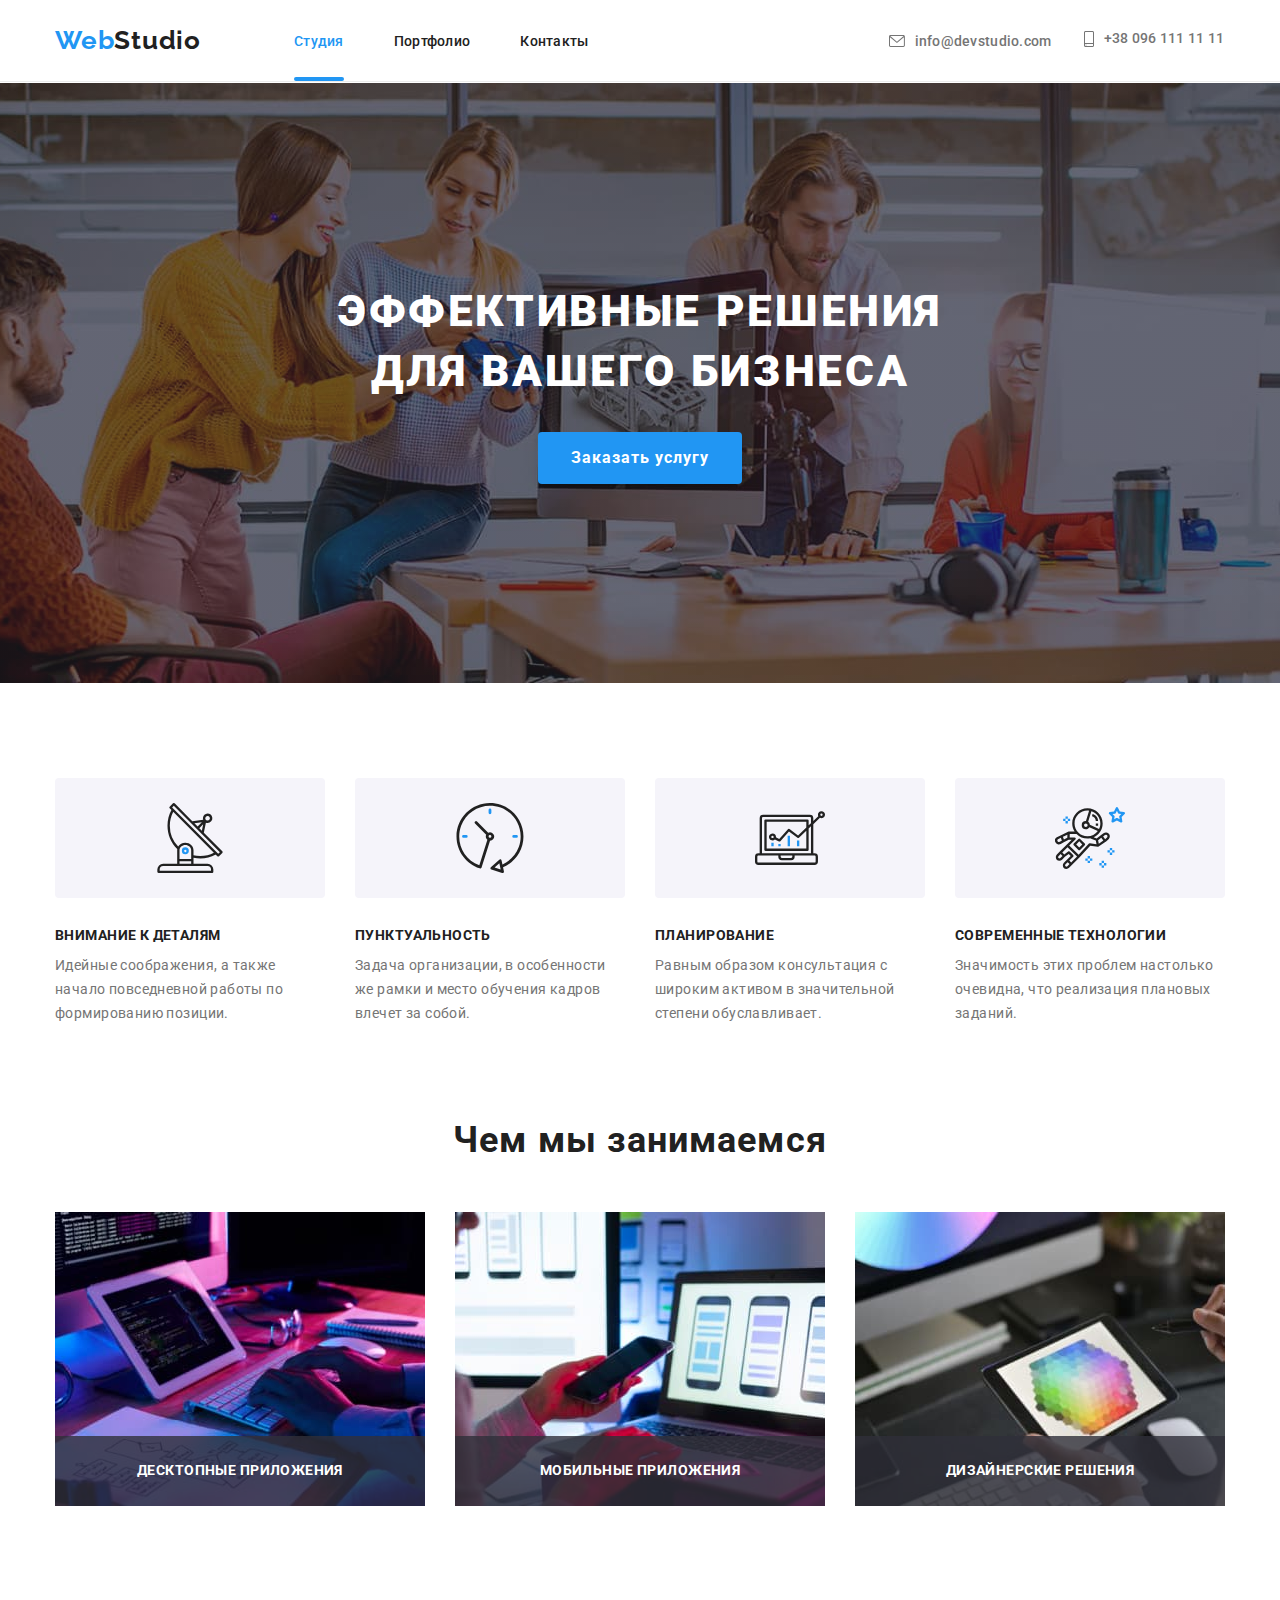
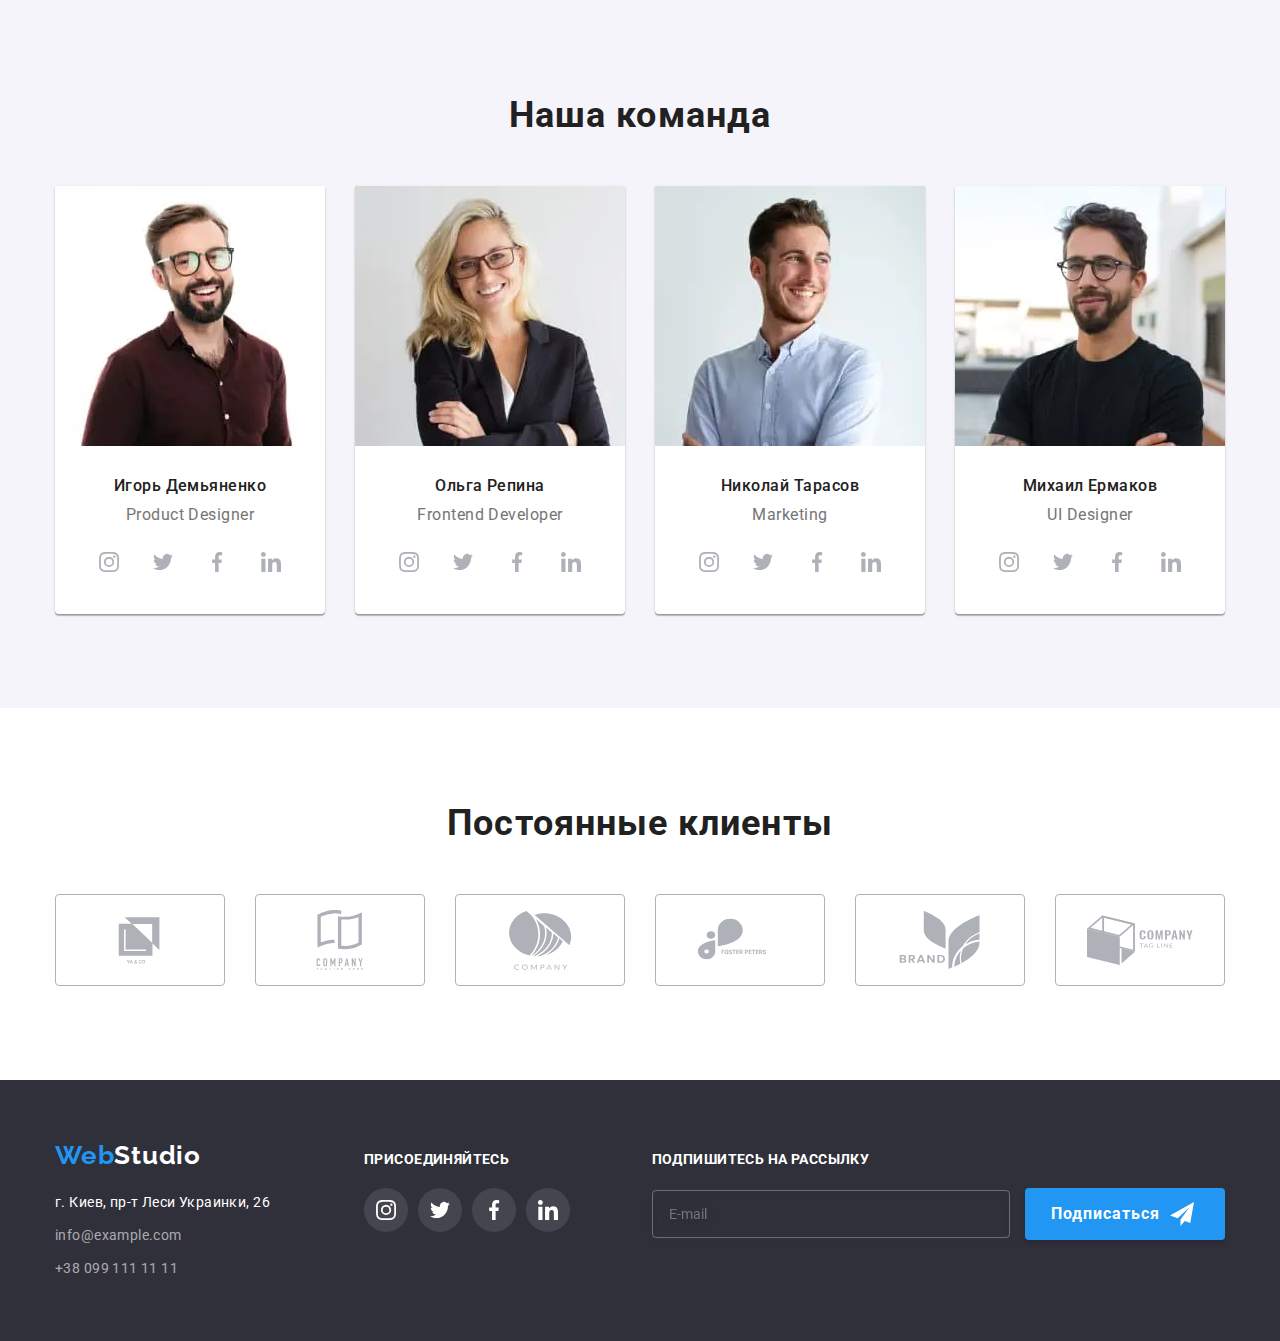
==== index.html @ cc40df7d "Добавляет файлы из предыдущей д.з" ====
<!DOCTYPE html>
<html lang="ru">
  <head>
    <meta charset="UTF-8" />
    <meta http-equiv="X-UA-Compatible" content="IE=edge" />
    <meta name="viewport" content="width=device-width, initial-scale=1.0" />
    <title>webstudio</title>
    <link rel="preconnect" href="https://fonts.googleapis.com" />
    <link rel="preconnect" href="https://fonts.gstatic.com" crossorigin />
    <link
      href="https://fonts.googleapis.com/css2?family=Raleway:wght@700&family=Roboto:wght@400;500;700;900&display=swap"
      rel="stylesheet"
    />
    <link rel="stylesheet" href="./css/normalize.css" />
    <link
      rel="stylesheet"
      href="https://cdnjs.cloudflare.com/ajax/libs/modern-normalize/1.1.0/modern-normalize.min.css"
    />
    <link rel="stylesheet" href="./css/main.min.css" />
  </head>
  <body>
    <!--header-->
    <header class="page-header">
      <div class="container main-nav">
        <nav class="menu">
          <a class="logo" href="./index.html"><span class="accent">Web</span>Studio</a>
          <button
            type="button"
            class="menu-button"
            aria-expanded="false"
            aria-controls="menu-container"
            data-menu-button
          >
            <svg width="40px" height="40px" aria-label="Преключатель мобильного меню">
              <use class="icon-menu" href="./images/sprite.svg#icon-menu-open"></use>
              <use class="icon-cross" href="./images/sprite.svg#icon-menu-close"></use>
            </svg>
          </button>
          <div class="menu-container" id="menu-container" data-menu>
            <ul class="menu__list">
              <li class="menu__item">
                <a href="./index.html" class="menu__link menu__link--current">Студия</a>
              </li>
              <li class="menu__item">
                <a href="./portfolio.html" class="menu__link">Портфолио</a>
              </li>
              <li class="menu__item">
                <a href="#" class="menu__link">Контакты</a>
              </li>
            </ul>
            <ul class="connection">
              <li class="connection__item connection__item-first">
                <a href="mailto:info@devstudio.com" class="connection__link">
                  <svg class="connection__contact-icon" width="16px" height="12px">
                    <use href="./images/sprite.svg#icon-envelope"></use>
                  </svg>
                  info@devstudio.com
                </a>
              </li>
              <li class="connection__item connection__item-second">
                <a href="tel+380961111111" class="connection__link">
                  <svg class="connection__contact-icon" width="10px" height="16px">
                    <use href="./images/sprite.svg#icon-smartphone"></use>
                  </svg>
                  +38 096 111 11 11
                </a>
              </li>
            </ul>
            <ul class="header-social-list">
              <li class="header-social-list__item">
                <a href="#" class="header-social-list__link">Instagram</a>
              </li>
              <li class="header-social-list__item">
                <a href="#" class="header-social-list__link">Twitter</a>
              </li>
              <li class="header-social-list__item">
                <a href="#" class="header-social-list__link">Facebook</a>
              </li>
              <li class="header-social-list__item">
                <a href="#" class="header-social-list__link">LinkedIn</a>
              </li>
            </ul>
          </div>
        </nav>
      </div>
    </header>
    <main>
      <!--hero-->
      <section class="section overlay">
        <h1 class="hero-title">Эффективные решения для вашего бизнеса</h1>
        <button type="button" class="button button--contained" data-modal-open>
          Заказать услугу
        </button>
      </section>
      <!--benefits-->
      <section class="section benefits">
        <div class="container">
          <h2 class="visually-hidden">Наши преимущества</h2>
          <!-- спрятан с помощью CSS-->
          <ul class="benefits__list">
            <li class="benefits__item">
              <div class="benefits__icon-container">
                <svg class="benefits__icon" width="70px" height="70px">
                  <use href="./images/sprite.svg#icon-antenna"></use>
                </svg>
              </div>
              <h3 class="benefits__achivements">Внимание к деталям</h3>
              <p class="benefits__description">
                Идейные соображения, а также начало повседневной работы по формированию позиции.
              </p>
            </li>
            <li class="benefits__item">
              <div class="benefits__icon-container">
                <svg class="benefits__icon" width="70px" height="70px">
                  <use href="./images/sprite.svg#icon-clock"></use>
                </svg>
              </div>
              <h3 class="benefits__achivements">Пунктуальность</h3>
              <p class="benefits__description">
                Задача организации, в особенности же рамки и место обучения кадров влечет за собой.
              </p>
            </li>
            <li class="benefits__item">
              <div class="benefits__icon-container">
                <svg class="benefits__icon" width="70px" height="70px">
                  <use href="./images/sprite.svg#icon-diagram"></use>
                </svg>
              </div>
              <h3 class="benefits__achivements">Планирование</h3>
              <p class="benefits__description">
                Равным образом консультация с широким активом в значительной степени обуславливает.
              </p>
            </li>
            <li class="benefits__item">
              <div class="benefits__icon-container">
                <svg class="benefits__icon" width="70px" height="70px">
                  <use href="./images/sprite.svg#icon-astronaut"></use>
                </svg>
              </div>
              <h3 class="benefits__achivements">Современные технологии</h3>
              <p class="benefits__description">
                Значимость этих проблем настолько очевидна, что реализация плановых заданий.
              </p>
            </li>
          </ul>
        </div>
      </section>
      <!--products-->
      <section class="section services">
        <div class="container">
          <h2 class="head-title">Чем мы занимаемся</h2>
          <ul class="services__list">
            <li class="services__item">
              <div class="services__thumb">
                <picture>
                  <source
                    srcset="
                      ./images/desktop/services/desktop-app-370/desktop-app-370.jpg    1x,
                      ./images/desktop/services/desktop-app-370/desktop-app-370@2x.jpg 2x
                    "
                    media="(min-width: 1200px)"
                  />
                  <img
                    src="./images/desktop/services/desktop-app-370/desktop-app-370.jpg"
                    alt="Десктопные приложения"
                  />
                </picture>

                <div class="services__overlay">
                  <p class="services__name">Десктопные приложения</p>
                </div>
              </div>
            </li>
            <li class="services__item">
              <div class="services__thumb">
                <picture>
                  <source
                    srcset="
                      ./images/desktop/services/mobile-app-370/mobile-app-370.jpg    1x,
                      ./images/desktop/services/mobile-app-370/mobile-app-370@2x.jpg 2x
                    "
                    media="(min-width: 1200px)"
                  />
                  <img
                    src="./images/desktop/services/mobile-app-370/mobile-app-370.jpg"
                    alt="Мобильные приложения"
                  />
                </picture>
                <div class="services__overlay">
                  <p class="services__name">Мобильные приложения</p>
                </div>
              </div>
            </li>
            <li class="services__item">
              <div class="services__thumb">
                <picture>
                  <source
                    srcset="
                      ./images/desktop/services/design-solutions-370/design-solutions-370.jpg    1x,
                      ./images/desktop/services/design-solutions-370/design-solutions-370@2x.jpg 2x
                    "
                    media="(min-width: 1200px)"
                  />
                  <img
                    src="./images/desktop/services/design-solutions-370/design-solutions-370.jpg"
                    alt="Дизайнерские решения"
                  />
                </picture>
                <div class="services__overlay">
                  <p class="services__name">Дизайнерские решения</p>
                </div>
              </div>
            </li>
          </ul>
        </div>
      </section>
      <!--team-->
      <section class="section section--gray-background">
        <div class="container">
          <h2 class="head-title">Наша команда</h2>
          <ul class="team">
            <li class="team__item">
              <picture>
                <source
                  srcset="
                    ./images/desktop/team/igor-270/igor-270.webp    1x,
                    ./images/desktop/team/igor-270/igor-270@2x.webp 2x
                  "
                  media="(min-width: 1200px)"
                  type="image/webp"
                />
                <source
                  srcset="
                    ./images/desktop/team/igor-270/igor-270.jpg    1x,
                    ./images/desktop/team/igor-270/igor-270@2x.jpg 2x
                  "
                  media="(min-width: 1200px)"
                />
                <source
                  srcset="
                    ./images/tablet/team/igor-354/igor-354.webp    1x,
                    ./images/tablet/team/igor-354/igor-354@2x.webp 2x
                  "
                  media="(min-width: 768px)"
                  type="image/webp"
                />
                <source
                  srcset="
                    ./images/tablet/team/igor-354/igor-354.jpg    1x,
                    ./images/tablet/team/igor-354/igor-354@2x.jpg 2x
                  "
                  media="(min-width: 768px)"
                />
                <source
                  srcset="
                    ./images/mobile/team/igor-450/igor-450.webp    1x,
                    ./images/mobile/team/igor-450/igor-450@2x.webp 2x
                  "
                  media="(max-width: 767px)"
                  type="image/webp"
                />
                <source
                  srcset="
                    ./images/mobile/team/igor-450/igor-450.jpg    1x,
                    ./images/mobile/team/igor-450/igor-450@2x.jpg 2x
                  "
                  media="(max-width: 767px)"
                />
                <img
                  class="team__photo"
                  src="./images/mobile/team/igor-450/igor-450.jpg"
                  alt="Игорь Демьяненко"
                />
              </picture>
              <div class="team__card-information">
                <h3 class="team__member">Игорь Демьяненко</h3>
                <p lang="en" class="team__profession">Product Designer</p>
                <ul class="team__social-links-list">
                  <li class="team__card-social-link">
                    <a class="team__personal-social-links" href="#">
                      <svg class="team__link-icon" width="20px" height="20px">
                        <use href="./images/sprite.svg#icon-instagram"></use>
                      </svg>
                    </a>
                  </li>
                  <li class="team__card-social-link">
                    <a class="team__personal-social-links" href="#">
                      <svg class="team__link-icon" width="20px" height="20px">
                        <use href="./images/sprite.svg#icon-twitter"></use>
                      </svg>
                    </a>
                  </li>
                  <li class="team__card-social-link">
                    <a class="team__personal-social-links" href="#">
                      <svg class="team__link-icon" width="20px" height="20px">
                        <use href="./images/sprite.svg#icon-facebook"></use>
                      </svg>
                    </a>
                  </li>
                  <li class="team__card-social-link">
                    <a class="team__personal-social-links" href="#">
                      <svg class="team__link-icon" width="20px" height="20px">
                        <use href="./images/sprite.svg#icon-linkedin"></use>
                      </svg>
                    </a>
                  </li>
                </ul>
              </div>
            </li>
            <li class="team__item">
              <picture>
                <source
                  srcset="
                    ./images/desktop/team/olga-270/olga-270.webp    1x,
                    ./images/desktop/team/olga-270/olga-270@2x.webp 2x
                  "
                  media="(min-width: 1200px)"
                  type="image/webp"
                />
                <source
                  srcset="
                    ./images/desktop/team/olga-270/olga-270.jpg    1x,
                    ./images/desktop/team/olga-270/olga-270@2x.jpg 2x
                  "
                  media="(min-width: 1200px)"
                />
                <source
                  srcset="
                    ./images/tablet/team/olga-354/olga-354.webp    1x,
                    ./images/tablet/team/olga-354/olga-354@2x.webp 2x
                  "
                  media="(min-width: 768px)"
                  type="image/webp"
                />
                <source
                  srcset="
                    ./images/tablet/team/olga-354/olga-354.jpg    1x,
                    ./images/tablet/team/olga-354/olga-354@2x.jpg 2x
                  "
                  media="(min-width: 768px)"
                />
                <source
                  srcset="
                    ./images/mobile/team/olga-450/olga-450.webp    1x,
                    ./images/mobile/team/olga-450/olga-450@2x.webp 2x
                  "
                  media="(max-width: 767px)"
                  type="image/webp"
                />
                <source
                  srcset="
                    ./images/mobile/team/olga-450/olga-450.jpg    1x,
                    ./images/mobile/team/olga-450/olga-450@2x.jpg 2x
                  "
                  media="(max-width: 767px)"
                />
                <img
                  class="team__photo"
                  src="./images/mobile/team/olga-450/olga-450.jpg"
                  alt="Ольга Репина"
                />
              </picture>
              <div class="team__card-information">
                <h3 class="team__member">Ольга Репина</h3>
                <p lang="en" class="team__profession">Frontend Developer</p>
                <ul class="team__social-links-list">
                  <li class="team__card-social-link">
                    <a class="team__personal-social-links" href="#">
                      <svg class="team__link-icon" width="20px" height="20px">
                        <use href="./images/sprite.svg#icon-instagram"></use>
                      </svg>
                    </a>
                  </li>
                  <li class="team__card-social-link">
                    <a class="team__personal-social-links" href="#">
                      <svg class="team__link-icon" width="20px" height="20px">
                        <use href="./images/sprite.svg#icon-twitter"></use>
                      </svg>
                    </a>
                  </li>
                  <li class="team__card-social-link">
                    <a class="team__personal-social-links" href="#">
                      <svg class="team__link-icon" width="20px" height="20px">
                        <use href="./images/sprite.svg#icon-facebook"></use>
                      </svg>
                    </a>
                  </li>
                  <li class="team__card-social-link">
                    <a class="team__personal-social-links" href="#">
                      <svg class="team__link-icon" width="20px" height="20px">
                        <use href="./images/sprite.svg#icon-linkedin"></use>
                      </svg>
                    </a>
                  </li>
                </ul>
              </div>
            </li>
            <li class="team__item">
              <picture>
                <source
                  srcset="
                    ./images/desktop/team/nikolay-270/nikolay-270.webp    1x,
                    ./images/desktop/team/nikolay-270/nikolay-270@2x.webp 2x
                  "
                  media="(min-width: 1200px)"
                  type="image/webp"
                />
                <source
                  srcset="
                    ./images/desktop/team/nikolay-270/nikolay-270.jpg    1x,
                    ./images/desktop/team/nikolay-270/nikolay-270@2x.jpg 2x
                  "
                  media="(min-width: 1200px)"
                />
                <source
                  srcset="
                    ./images/tablet/team/nikolay-354/nikolay-354.webp    1x,
                    ./images/tablet/team/nikolay-354/nikolay-354@2x.webp 2x
                  "
                  media="(min-width: 768px)"
                  type="image/webp"
                />
                <source
                  srcset="
                    ./images/tablet/team/nikolay-354/nikolay-354.jpg    1x,
                    ./images/tablet/team/nikolay-354/nikolay-354@2x.jpg 2x
                  "
                  media="(min-width: 768px)"
                />
                <source
                  srcset="
                    ./images/mobile/team/nikolay-450/nikolay-450.webp    1x,
                    ./images/mobile/team/nikolay-450/nikolay-450@2x.webp 2x
                  "
                  media="(max-width: 767px)"
                  type="image/webp"
                />
                <source
                  srcset="
                    ./images/mobile/team/nikolay-450/nikolay-450.jpg    1x,
                    ./images/mobile/team/nikolay-450/nikolay-450@2x.jpg 2x
                  "
                  media="(max-width: 767px)"
                />
                <img
                  class="team__photo"
                  src="./images/mobile/team/nikolay-450/nikolay-450.jpg"
                  alt="Николай Тарасов"
                />
              </picture>
              <div class="team__card-information">
                <h3 class="team__member">Николай Тарасов</h3>
                <p lang="en" class="team__profession">Marketing</p>
                <ul class="team__social-links-list">
                  <li class="team__card-social-link">
                    <a class="team__personal-social-links" href="#">
                      <svg class="team__link-icon" width="20px" height="20px">
                        <use href="./images/sprite.svg#icon-instagram"></use>
                      </svg>
                    </a>
                  </li>
                  <li class="team__card-social-link">
                    <a class="team__personal-social-links" href="#">
                      <svg class="team__link-icon" width="20px" height="20px">
                        <use href="./images/sprite.svg#icon-twitter"></use>
                      </svg>
                    </a>
                  </li>
                  <li class="team__card-social-link">
                    <a class="team__personal-social-links" href="#">
                      <svg class="team__link-icon" width="20px" height="20px">
                        <use href="./images/sprite.svg#icon-facebook"></use>
                      </svg>
                    </a>
                  </li>
                  <li class="team__card-social-link">
                    <a class="team__personal-social-links" href="#">
                      <svg class="team__link-icon" width="20px" height="20px">
                        <use href="./images/sprite.svg#icon-linkedin"></use>
                      </svg>
                    </a>
                  </li>
                </ul>
              </div>
            </li>
            <li class="team__item">
              <picture>
                <source
                  srcset="
                    ./images/desktop/team/mykhail-270/mykhail-270.webp    1x,
                    ./images/desktop/team/mykhail-270/mykhail-270@2x.webp 2x
                  "
                  media="(min-width: 1200px)"
                  type="image/webp"
                />
                <source
                  srcset="
                    ./images/desktop/team/mykhail-270/mykhail-270.jpg    1x,
                    ./images/desktop/team/mykhail-270/mykhail-270@2x.jpg 2x
                  "
                  media="(min-width: 1200px)"
                />
                <source
                  srcset="
                    ./images/tablet/team/mykhail-354/mykhail-354.webp    1x,
                    ./images/tablet/team/mykhail-354/mykhail-354@2x.webp 2x
                  "
                  media="(min-width: 768px)"
                  type="image/webp"
                />
                <source
                  srcset="
                    ./images/tablet/team/mykhail-354/mykhail-354.jpg    1x,
                    ./images/tablet/team/mykhail-354/mykhail-354@2x.jpg 2x
                  "
                  media="(min-width: 768px)"
                />
                <source
                  srcset="
                    ./images/mobile/team/mykhail-450/mykhail-450.webp    1x,
                    ./images/mobile/team/mykhail-450/mykhail-450@2x.webp 2x
                  "
                  media="(max-width: 767px)"
                  type="image/webp"
                />
                <source
                  srcset="
                    ./images/mobile/team/mykhail-450/mykhail-450.jpg 1x,
                    ./images/mobile/team/mykhail-450/mykhail-450.jpg 2x
                  "
                  media="(max-width: 767px)"
                />
                <img
                  class="team__photo"
                  src="./images/mobile/team/mykhail-450/mykhail-450.jpg"
                  alt="Михаил Ермаков"
                />
              </picture>
              <div class="team__card-information">
                <h3 class="team__member">Михаил Ермаков</h3>
                <p lang="en" class="team__profession">UI Designer</p>
                <ul class="team__social-links-list">
                  <li class="team__card-social-link">
                    <a class="team__personal-social-links" href="#">
                      <svg class="team__link-icon" width="20px" height="20px">
                        <use href="./images/sprite.svg#icon-instagram"></use>
                      </svg>
                    </a>
                  </li>
                  <li class="team__card-social-link">
                    <a class="team__personal-social-links" href="#">
                      <svg class="team__link-icon" width="20px" height="20px">
                        <use href="./images/sprite.svg#icon-twitter"></use>
                      </svg>
                    </a>
                  </li>
                  <li class="team__card-social-link">
                    <a class="team__personal-social-links" href="#">
                      <svg class="team__link-icon" width="20px" height="20px">
                        <use href="./images/sprite.svg#icon-facebook"></use>
                      </svg>
                    </a>
                  </li>
                  <li class="team__card-social-link">
                    <a class="team__personal-social-links" href="#">
                      <svg class="team__link-icon" width="20px" height="20px">
                        <use href="./images/sprite.svg#icon-linkedin"></use>
                      </svg>
                    </a>
                  </li>
                </ul>
              </div>
            </li>
          </ul>
        </div>
      </section>
      <section class="section">
        <div class="container">
          <h2 class="head-title">Постоянные клиенты</h2>
          <ul class="clients-list">
            <li class="client">
              <a class="client__link" href="#">
                <svg class="client__icon" width="106px" height="60px">
                  <use href="./images/sprite.svg#icon-yaco-logo"></use>
                </svg>
              </a>
            </li>
            <li class="client">
              <a class="client__link" href="#">
                <svg class="client__icon" width="106px" height="60px">
                  <use href="./images/sprite.svg#icon-tagline-here-logo"></use>
                </svg>
              </a>
            </li>
            <li class="client">
              <a class="client__link" href="#">
                <svg class="client__icon" width="106px" height="60px">
                  <use href="./images/sprite.svg#icon-company-logo"></use>
                </svg>
              </a>
            </li>
            <li class="client">
              <a class="client__link" href="#">
                <svg class="client__icon" width="106px" height="60px">
                  <use href="./images/sprite.svg#icon-foster-logo"></use>
                </svg>
              </a>
            </li>
            <li class="client">
              <a class="client__link" href="#">
                <svg class="client__icon" width="106px" height="60px">
                  <use href="./images/sprite.svg#icon-brand-logo"></use>
                </svg>
              </a>
            </li>
            <li class="client">
              <a class="client__link" href="#">
                <svg class="client__icon" width="106px" height="60px">
                  <use href="./images/sprite.svg#icon-tag-line-logo"></use>
                </svg>
              </a>
            </li>
          </ul>
        </div>
      </section>
    </main>
    <!--footer-->
    <footer class="total-footer-background">
      <div class="container footer">
        <div class="contacts-thumb">
          <a class="logo footer__logo" href="./index.html"><span class="accent">Web</span>Studio</a>
          <address>
            <ul class="contacts">
              <li class="contacts__item">
                <a
                  class="contacts__location"
                  href="https://www.google.com/maps/place/бул.+Леси+Украинки,+26,+Киев"
                  target="_blank"
                  rel="noreferrer noopener nofollow"
                  >г. Киев, пр-т Леси Украинки, 26</a
                >
              </li>
              <li class="contacts__item">
                <a class="contacts__mail-tel" href="mailto:info@example.com">info@example.com</a>
              </li>
              <li class="contacts__item">
                <a class="contacts__mail-tel" href="tel:+380991111111">+38 099 111 11 11</a>
              </li>
            </ul>
          </address>
        </div>
        <div class="join">
          <p class="footer-text-title">присоединяйтесь</p>
          <ul class="links-list">
            <li class="links-list__item">
              <a class="links-list__link" href="#">
                <svg class="links-list__icon" width="20px" height="20px">
                  <use href="./images/sprite.svg#icon-instagram"></use>
                </svg>
              </a>
            </li>
            <li class="links-list__item">
              <a class="links-list__link" href="#">
                <svg class="links-list__icon" width="20px" height="20px">
                  <use href="./images/sprite.svg#icon-twitter"></use>
                </svg>
              </a>
            </li>
            <li class="links-list__item">
              <a class="links-list__link" href="#">
                <svg class="links-list__icon" width="20px" height="20px">
                  <use href="./images/sprite.svg#icon-facebook"></use>
                </svg>
              </a>
            </li>
            <li class="links-list__item">
              <a class="links-list__link" href="#">
                <svg class="links-list__icon" width="20px" height="20px">
                  <use href="./images/sprite.svg#icon-linkedin"></use>
                </svg>
              </a>
            </li>
          </ul>
        </div>
        <div class="footer-form">
          <p class="footer-text-title footer-form__footer-text-title">Подпишитесь на рассылку</p>
          <input class="footer-form__input-email" type="email" name="email" placeholder="E-mail" />
          <button class="button button--contained footer-form_button--contained" type="submit">
            Подписаться
            <svg class="button__icon" width="24px" height="24px">
              <use href="./images/sprite.svg#icon-subscribe-send"></use>
            </svg>
          </button>
        </div>
      </div>
    </footer>
    <div class="backdrop is-hidden" data-modal>
      <div class="modal">
        <button class="close" type="button" data-modal-close>
          <svg class="close__cross-icon" width="18px" height="18px">
            <use href="./images/sprite.svg#icon-close"></use>
          </svg>
        </button>
        <form class="form" autocomplete="off">
          <p class="form__title">Оставьте свои данные, мы вам перезвоним</p>
          <ul>
            <li class="form__item">
              <label class="form__label" for="name">Имя</label>
              <div class="form__input-container">
                <input
                  class="form__input-text"
                  type="text"
                  name="name"
                  id="name"
                  required
                  minlength="2"
                />
                <span class="form__input-span">
                  <svg class="form__input-icon" width="18px" height="18px">
                    <use href="./images/sprite.svg#icon-person-input"></use>
                  </svg>
                </span>
              </div>
            </li>
            <li class="form__item">
              <label class="form__label" for="tel">Телефон</label>
              <div class="form__input-container">
                <input class="form__input-text" type="tel" name="tel" id="tel" required />
                <span class="form__input-span">
                  <svg class="form__input-icon" width="18px" height="18px">
                    <use href="./images/sprite.svg#icon-phone-input"></use>
                  </svg>
                </span>
              </div>
            </li>
            <li class="form__item">
              <label class="form__label" for="mail">Почта</label>
              <div class="form__input-container">
                <input class="form__input-text" type="email" name="mail" id="mail" />
                <span class="form__input-span">
                  <svg class="form__input-icon" width="18px" height="18px">
                    <use href="./images/sprite.svg#icon-email-input"></use>
                  </svg>
                </span>
              </div>
            </li>
          </ul>
          <label class="form__label" for="comment">Комментарий</label>
          <textarea
            class="form__comment-place"
            name="comment"
            id="comment"
            placeholder="Введите текст"
            rows="5"
          ></textarea>
          <label class="form__agree-text">
            <input class="form__agree-checkbox" type="checkbox" name="agree" value="agree" />
            <span class="form__checkbox-icon"></span>
            Соглашаюсь с рассылкой и принимаю&nbsp;<a class="policy" href="#">Условия договора</a>
          </label>
          <button class="button button--contained form__button" type="submit">Отправить</button>
        </form>
      </div>
    </div>
    <script src="./js/modal.js"></script>
    <script src="./js/menu.js"></script>
  </body>
</html>
---- css/main.min.css ----
:root{--primery-color: #212121;--secondary-color: #757575;--accent-color: #2196f3;--accent-color-hover: #188ce8;--light-color: #ffffff;--backgound-gray-color: #f5f4fa;--link-client-color: #afb1b8;--image-border: 1px solid #eeeeee;--primery-font: "Roboto", sans-serif;--secondary-font: "Raleway", sans-serif;--normal-font: 400;--medium-font: 500;--bolt-font: 700;--bolder-font: 900;--primary-font-size: 14px;--secondary-font-size: 16px}body{background-color:var(--light-color);font-size:var(--primary-font-size);color:var(--primery-color);font-family:var(--primery-font);letter-spacing:.03em}img{display:block;max-width:100%;height:auto}button{cursor:pointer}ul,ol{list-style:none;margin-top:0;margin-bottom:0;padding-left:0}h1,h2,h3,h4,h5,p{margin-top:0;margin-bottom:0}.section{padding-top:60px;padding-bottom:60px}@media screen and (min-width: 1200px){.section{padding-top:94px;padding-bottom:94px}}.container{padding-left:15px;padding-right:15px}@media screen and (min-width: 480px){.container{width:480px;margin-right:auto;margin-left:auto}}@media screen and (min-width: 768px){.container{width:768px}}@media screen and (min-width: 1200px){.container{width:1200px}}.visually-hidden{position:absolute;white-space:nowrap;width:1px;height:1px;overflow:hidden;border:0;padding:0;clip:rect(0 0 0 0);-webkit-clip-path:inset(50%);clip-path:inset(50%);margin:-1px}.page-header{position:relative;padding-top:16px;padding-bottom:16px;border-bottom:1px solid #ececec}@media screen and (min-width: 768px){.page-header{padding-top:21px;padding-bottom:21px}}@media screen and (min-width: 1200px){.page-header{padding-top:25px;padding-bottom:25px}}.logo{color:var(--primery-color);font-family:var(--secondary-font);font-weight:var(--bolt-font);text-decoration:none;font-size:24px;line-height:1.17;letter-spacing:.03em}@media screen and (max-width: 767px){.logo{margin-right:auto}}@media screen and (min-width: 768px){.logo{margin-right:88px}}@media screen and (min-width: 1200px){.logo{margin-right:93px;font-size:26px;line-height:1.19}}.accent{color:var(--accent-color)}.menu{display:flex;align-items:center}.menu-button{z-index:4;top:10px;display:inline-flex;margin:0;padding:0;border:none;background-color:rgba(0,0,0,0)}.menu-button .icon-cross{display:none}.menu-button.is-open .icon-cross{display:block}.menu-button.is-open .icon-menu{display:none}@media screen and (min-width: 768px){.menu-button{display:none}}.menu-container.is-open{display:flex;flex-direction:column}@media screen and (max-width: 767px){.menu-container{display:none;position:absolute;z-index:3;top:0;left:0;width:100vw;height:100vh;padding:48px 40px;background-color:var(--light-color);box-shadow:0px 4px 8px rgba(0,0,0,.04),0px 2px 4px rgba(0,0,0,.08),0px 1px 3px rgba(0,0,0,.16)}}@media screen and (min-width: 768px){.menu-container{display:flex;align-items:center}}@media screen and (max-width: 767px){.menu__list{margin-bottom:auto}}@media screen and (min-width: 768px){.menu__list{display:flex;margin-right:84px}}@media screen and (min-width: 1200px){.menu__list{margin-right:300px}}@media screen and (max-width: 767px){.menu__list .menu__item:not(:last-child){margin-bottom:32px}}@media screen and (min-width: 768px){.menu__list .menu__item:not(:last-child){margin-right:50px}}.menu__link{font-weight:var(--medium-font);font-size:40px;line-height:1.18;letter-spacing:.02em;text-decoration:none;color:var(--primery-color);transition:color 250ms cubic-bezier(0.4, 0, 0.2, 1)}.menu__link--current{color:var(--accent-color)}@media screen and (min-width: 768px){.menu__link{font-size:var(--primary-font-size);line-height:1.14;padding-top:32px;padding-bottom:32px;bottom:-1px;position:relative}.menu__link--current{color:var(--accent-color)}.menu__link--current::after{content:"";position:absolute;left:0;bottom:0;display:block;width:100%;height:4px;border-radius:2px;background-color:var(--accent-color)}.menu__link:hover,.menu__link:focus{color:var(--accent-color)}}@media screen and (max-width: 767px){.connection{display:flex;flex-direction:column;gap:32px;margin-bottom:64px}}@media screen and (min-width: 768px)and (max-width: 1199px){.connection{display:flex;flex-direction:column;gap:10px}}@media screen and (min-width: 1200px){.connection{display:flex;align-items:baseline;margin-left:auto}}@media screen and (max-width: 767px){.connection__item-first{order:2}}@media screen and (max-width: 767px){.connection__item-first .connection__link{font-weight:var(--medium-font);font-size:24px;line-height:1.17;letter-spacing:.02em;color:var(--secondary-color)}}@media screen and (max-width: 767px){.connection__item-second{order:1}}@media screen and (max-width: 380px){.connection__item-second .connection__link{font-size:26px;color:var(--accent-color)}}@media screen and (min-width: 381px)and (max-width: 767px){.connection__item-second .connection__link{font-weight:var(--medium-font);font-size:34px;line-height:1.18;letter-spacing:.02em;color:var(--accent-color)}}.connection__contact-icon{fill:currentColor;margin-right:10px}.connection__contact-icon:hover,.connection__contact-icon:focus{fill:currentColor}@media screen and (max-width: 767px){.connection__contact-icon{display:none}}@media screen and (min-width: 1200px){.connection__item:not(:last-child){margin-right:32px}}.connection__link{display:flex;align-items:center;color:var(--secondary-color);font-weight:var(--medium-font);line-height:1.14;letter-spacing:.02em;text-decoration:none;transition:color 250ms cubic-bezier(0.4, 0, 0.2, 1)}.connection__link:hover,.connection__link:focus{color:var(--accent-color)}@media screen and (min-width: 768px){.connection__link{font-size:12px;line-height:1.17}}@media screen and (min-width: 1200px){.connection__link{font-size:var(--primary-font-size);line-height:1.14}}.header-social-list{display:flex;flex-wrap:wrap;gap:10px}@media screen and (min-width: 768px){.header-social-list{display:none}}.header-social-list__item{padding-right:10px}.header-social-list__item:not(:last-child){border-right:1px solid rgba(33,33,33,.2)}.header-social-list__link{color:var(--accent-color);font-weight:var(--medium-font);font-size:18px;line-height:1.22;letter-spacing:.02em;text-decoration:none}.section.overlay{min-height:400px;margin-left:auto;margin-right:auto;padding-top:118px;padding-bottom:118px;text-align:center;background-repeat:no-repeat;background-position:center;background-size:480px 400px;background-image:linear-gradient(to right, rgba(47, 48, 58, 0.4), rgba(47, 48, 58, 0.4)),url(../images/mobile/hero/hero-480/hero-480.jpg)}@media screen and (min-device-pexel-ratio: 2)and (max-width: 767px),screen and (-webkit-min-device-pixel-ratio: 2)and (max-width: 767px),screen and (min-resolution: 192dpi)and (max-width: 767px),screen and (min-resolution: 2dppx)and (max-width: 767px){.section.overlay{background-image:linear-gradient(to right, rgba(47, 48, 58, 0.4), rgba(47, 48, 58, 0.4)),url(../images/mobile/hero/hero-480/hero-480@2x.jpg)}}@media screen and (min-width: 481px){.section.overlay{background-size:768px 400px;background-image:linear-gradient(to right, rgba(47, 48, 58, 0.4), rgba(47, 48, 58, 0.4)),url(../images/tablet/hero/hero-768.jpg)}}@media screen and (min-device-pexel-ratio: 2)and (min-width: 481px),screen and (-webkit-min-device-pixel-ratio: 2)and (min-width: 481px),screen and (min-resolution: 192dpi)and (min-width: 481px),screen and (min-resolution: 2dppx)and (min-width: 481px){.section.overlay{background-image:linear-gradient(to right, rgba(47, 48, 58, 0.4), rgba(47, 48, 58, 0.4)),url(../images/tablet/hero/hero-768@2x.jpg)}}@media screen and (min-width: 769px){.section.overlay{min-height:600px;padding-top:200px;padding-bottom:200px;background-size:1600px 600px;background-image:linear-gradient(to right, rgba(47, 48, 58, 0.4), rgba(47, 48, 58, 0.4)),url(../images/desktop/hero/hero-1600.jpg)}}@media screen and (min-device-pexel-ratio: 2)and (min-width: 769px),screen and (-webkit-min-device-pixel-ratio: 2)and (min-width: 769px),screen and (min-resolution: 192dpi)and (min-width: 769px),screen and (min-resolution: 2dppx)and (min-width: 769px){.section.overlay{background-image:linear-gradient(to right, rgba(47, 48, 58, 0.4), rgba(47, 48, 58, 0.4)),url(../images/desktop/hero/hero-1600@2x.jpg)}}.hero-title{max-width:360px;margin-left:auto;margin-right:auto;margin-top:0px;margin-bottom:30px;font-weight:var(--bolder-font);font-size:26px;line-height:1.62;text-align:center;letter-spacing:.06em;text-transform:uppercase;color:var(--light-color)}@media screen and (min-width: 1200px){.hero-title{max-width:696px;margin-top:0px;font-size:44px;line-height:1.36}}.button{font-family:inherit;border:1px solid rgba(0,0,0,0);transition:background-color 250ms cubic-bezier(0.4, 0, 0.2, 1),box-shadow 250ms cubic-bezier(0.4, 0, 0.2, 1),color 250ms cubic-bezier(0.4, 0, 0.2, 1)}.button--contained{display:block;padding:10px 32px;margin-left:auto;margin-right:auto;min-width:200px;color:var(--light-color);background-color:var(--accent-color);font-weight:var(--bolt-font);font-size:var(--secondary-font-size);line-height:1.88;letter-spacing:.06em;cursor:pointer;text-align:center;border-radius:4px;box-shadow:0px 4px 4px rgba(0,0,0,.15)}.button--contained:hover,.button--contained:focus{background-color:var(--accent-color-hover)}@media screen and (min-width: 768px){.benefits__list{display:flex;flex-wrap:wrap;margin:-15px}}@media screen and (min-width: 1200px){.benefits__list{margin:-15px}}@media screen and (min-width: 768px){.benefits__item{margin:15px;width:calc((100% - 60px)/2)}}@media screen and (min-width: 1200px){.benefits__item{margin:15px;width:calc((100% - 120px)/4)}}@media screen and (max-width: 767px){.benefits__item:not(:last-child){margin-bottom:30px}}.benefits__icon-container{display:flex;justify-content:center;align-items:center;background-color:var(--backgound-gray-color);border-radius:4px;margin-bottom:30px;height:120px}.benefits__achivements{margin-bottom:10px;font-weight:var(--bolt-font);font-size:var(--primary-font-size);line-height:1.14;letter-spacing:.03em;text-transform:uppercase}@media screen and (max-width: 768px){.benefits__achivements{text-align:center}}.benefits__description{color:var(--secondary-color);font-size:var(--primary-font-size);line-height:1.71;letter-spacing:.03em}.section.services{padding-top:0}@media screen and (max-width: 1199px){.section.services{display:none}}.head-title{margin-top:0;margin-bottom:50px;font-weight:var(--bolt-font);font-size:36px;line-height:1.17;text-align:center;letter-spacing:.03em}.services__list{display:flex}.services__list .services__item:not(:last-child){margin-right:30px}.services__thumb{position:relative}.services__overlay{position:absolute;transform-origin:bottom center;bottom:0;width:370px;height:70px;background-color:rgba(47,48,58,.8)}.services__name{margin-top:27px;margin-bottom:27px;font-weight:var(--bolt-font);font-size:var(--primary-font-size);line-height:1.14;text-align:center;letter-spacing:.03em;text-transform:uppercase;color:var(--light-color)}.head-title{margin-bottom:30px;font-weight:var(--bolt-font);font-size:28px;line-height:1.18;text-align:center;letter-spacing:.03em}@media screen and (min-width: 1200px){.head-title{margin-bottom:50px;font-size:36px;line-height:1.17}}.section--gray-background{background-color:var(--backgound-gray-color)}.team{display:flex;flex-wrap:wrap;gap:30px;justify-content:center;align-items:center}.team__item{width:450px;text-align:center;background-color:var(--light-color);box-shadow:0px 1px 3px rgba(0,0,0,.12),0px 1px 1px rgba(0,0,0,.14),0px 2px 1px rgba(0,0,0,.2);border-radius:0px 0px 4px 4px}@media screen and (min-width: 768px){.team__item{width:354px}}@media screen and (min-width: 1200px){.team__item{width:270px}}.team__photo{margin-top:0;margin-bottom:0}.team__card-information{padding-top:30px;padding-bottom:30px}.team__member{margin-top:0;margin-bottom:10px;font-weight:var(--medium-font);font-size:var(--secondary-font-size);line-height:1.19;letter-spacing:.03em}.team__profession{margin-top:0;margin-bottom:16px;color:var(--secondary-color);font-weight:var(--normal-font);font-size:var(--secondary-font-size);line-height:1.19;letter-spacing:.03em}.team__social-links-list{display:flex;align-items:center;justify-content:center;gap:10px}.team__card-social-link{width:44px;height:44px;border-radius:50%}.team__personal-social-links{display:flex;justify-content:center;align-items:center;text-decoration:none;color:var(--link-client-color);width:100%;height:100%;border-radius:50%;transition:background-color 250ms cubic-bezier(0.4, 0, 0.2, 1),color 250ms cubic-bezier(0.4, 0, 0.2, 1)}.team__personal-social-links:hover,.team__personal-social-links:focus{color:var(--light-color);background-color:var(--accent-color)}.team__link-icon{fill:currentColor}.clients-list{display:flex;flex-wrap:wrap;justify-content:center;align-items:center;gap:30px}.client{width:210px;height:92px}@media screen and (min-width: 768px){.client{width:226px}}@media screen and (min-width: 1200px){.client{width:170px}}.client__link{display:flex;align-items:center;justify-content:center;color:var(--link-client-color);width:100%;height:100%;border:1px solid currentColor;border-radius:4px;transition:color 250ms cubic-bezier(0.4, 0, 0.2, 1),border 250ms cubic-bezier(0.4, 0, 0.2, 1)}.client__link:hover,.client__link:focus{color:var(--accent-color);border-color:currentColor}.client__icon{fill:currentColor}.footer__logo{display:inline-block;margin-bottom:20px;color:var(--light-color);font-family:var(--secondary-font);font-size:24px;font-weight:var(--bolt-font);line-height:1.17;text-decoration:none;letter-spacing:.03em}@media screen and (min-width: 768px)and (max-width: 1199px){.footer__logo{margin-right:0}}@media screen and (min-width: 1200px){.footer__logo{font-size:26px;line-height:1.19}}.total-footer-background{background-color:#2f303a;padding-top:60px;padding-bottom:60px}@media screen and (max-width: 767px){.total-footer-background{text-align:center}}@media screen and (min-width: 768px)and (max-width: 1199px){.footer{display:flex;flex-wrap:wrap;justify-content:space-around}}@media screen and (min-width: 1200px){.footer{display:flex;align-items:baseline}}@media screen and (max-width: 1199px){.contacts-thumb{margin-bottom:60px}}@media screen and (min-width: 768px)and (max-width: 1199px){.contacts-thumb{display:flex;flex-direction:column;align-items:center;text-align:center}}.contacts{display:inline-block}.contacts__item{display:block;margin-top:0}.contacts__item:not(:last-child){margin-bottom:8px}@media screen and (min-width: 1200px){.contacts__item:not(:last-child){margin-bottom:9px}}.contacts__location{color:#fff;font-style:normal;font-weight:var(--normal-font);font-size:var(--primary-font-size);line-height:1.71;letter-spacing:.03em;text-decoration:none;transition:color 250ms cubic-bezier(0.4, 0, 0.2, 1)}.contacts__location:hover,.contacts__location:focus{color:var(--accent-color)}.contacts__mail-tel{color:rgba(255,255,255,.6);font-style:normal;font-weight:var(--normal-font);font-size:var(--primary-font-size);line-height:1.71;letter-spacing:.03em;text-decoration:none;transition:color 250ms cubic-bezier(0.4, 0, 0.2, 1)}.contacts__mail-tel:hover,.contacts__mail-tel:focus{color:var(--accent-color)}@media screen and (max-width: 767px){.join{margin-bottom:60px}}@media screen and (min-width: 1200px){.join{margin-left:70px}}.footer-text-title{font-family:var(--primery-font);font-weight:var(--bolt-font);font-size:var(--primary-font-size);line-height:1.14;letter-spacing:.03em;text-transform:uppercase;color:#fff;margin-top:0;margin-bottom:20px}.links-list{display:flex;gap:10px}@media screen and (max-width: 767px){.links-list{align-items:center;justify-content:center}}.links-list__item{width:44px;height:44px}.links-list__link{display:flex;justify-content:center;align-items:center;width:100%;height:100%;text-decoration:none;color:var(--light-color);background-color:rgba(255,255,255,.1);border-radius:50%;transition:background-color 250ms cubic-bezier(0.4, 0, 0.2, 1)}.links-list__link:hover,.links-list__link:focus{background-color:var(--accent-color)}.links-list__icon{fill:currentColor}@media screen and (min-width: 767px)and (max-width: 1199px){.footer-form{display:flex;flex-direction:column;text-align:center}}@media screen and (min-width: 1200px){.footer-form{margin-left:auto}}.footer-form__input-email{max-width:450px;width:100%;margin-bottom:20px;padding:15px 16px;background:rgba(0,0,0,0);border:1px solid rgba(255,255,255,.3);filter:drop-shadow(0px 4px 4px rgba(0, 0, 0, 0.15));border-radius:4px;color:var(--light-color)}@media screen and (min-width: 768px){.footer-form__input-email{width:450px}}@media screen and (min-width: 1200px){.footer-form__input-email{width:358px;margin-bottom:0;margin-right:12px}}.footer-form_button--contained{display:inline-flex;align-items:center;padding:10px 13px 10px 25px}.button__icon{margin-left:10px;fill:var(--light-color)}.backdrop{position:fixed;z-index:4;top:0;left:0;width:100%;height:100%;background-color:rgba(0,0,0,.2);overflow-y:scroll;opacity:1;transition:opacity 250ms cubic-bezier(0.4, 0, 0.2, 1),visibility 250ms cubic-bezier(0.4, 0, 0.2, 1)}.backdrop.is-hidden{opacity:0;pointer-events:none;visibility:hidden}.modal{position:absolute;z-index:5;top:50%;left:50%;width:450px;max-width:100%;background:var(--light-color);box-shadow:0px 1px 3px rgba(0,0,0,.12),0px 1px 1px rgba(0,0,0,.14),0px 2px 1px rgba(0,0,0,.2);border-radius:4px;padding:40px;transform:translate(-50%, -50%) scale(1);transition:transform 250ms cubic-bezier(0.4, 0, 0.2, 1)}@media screen and (max-height: 600px){.modal{margin-top:80px}}@media screen and (min-width: 1200px){.modal{width:528px}}.backdrop.is-hidden .modal{transform:translate(-50%, -50%) scale(1.1)}.close{position:absolute;top:8px;right:8px;width:30px;height:30px;border:1px solid rgba(0,0,0,.1);border-radius:50%;background-color:var(--light-color);cursor:pointer}.close__cross-icon{position:absolute;top:50%;left:50%;transform:translate(-50%, -50%);fill:#000;transition:fill 250ms cubic-bezier(0.4, 0, 0.2, 1)}.close:hover .close__cross-icon,.close:focus .close__cross-icon{fill:var(--accent-color)}.form__title{font-weight:var(--bolt-font);font-size:20px;line-height:1.5;text-align:center;letter-spacing:.03em;color:var(--primery-color);margin-bottom:12px}@media screen and (min-width: 1200px){.form__title{line-height:1.15}}.form__item{display:flex;flex-direction:column;margin-bottom:10px}.form__label{display:block;font-weight:var(--normal-font);font-size:12px;line-height:1.17;letter-spacing:.01em;color:var(--secondary-color);margin-bottom:4px}.form__input-container{position:relative}.form__input-text{padding:12px 42px;width:100%;font-size:var(--secondary-font-size);border:1px solid rgba(33,33,33,.2);border-radius:4px;transition:border 250ms cubic-bezier(0.4, 0, 0.2, 1);font-size:var(--secondary-font-size);color:var(--primery-color)}.form__input-text:focus{border:1px solid var(--accent-color);outline:none}.form__input-span{transition:fill 250ms cubic-bezier(0.4, 0, 0.2, 1)}.form__input-text:focus+.form__input-span{fill:var(--accent-color)}.form__input-icon{position:absolute;top:50%;left:15px;transform:translate(0, -50%)}.form__comment-place{resize:none;width:100%;margin-bottom:20px;border:1px solid rgba(33,33,33,.2);border-radius:4px;padding:12px 16px;transition:border 250ms cubic-bezier(0.4, 0, 0.2, 1);font-size:var(--secondary-font-size);color:var(--primery-color)}.form__comment-place:focus{border:1px solid var(--accent-color);outline:none}.form__comment-place::-moz-placeholder{font-size:14px;line-height:1.14;letter-spacing:.01em;color:rgba(117,117,117,.5)}.form__comment-place:-ms-input-placeholder{font-size:14px;line-height:1.14;letter-spacing:.01em;color:rgba(117,117,117,.5)}.form__comment-place::placeholder{font-size:14px;line-height:1.14;letter-spacing:.01em;color:rgba(117,117,117,.5)}@media screen and (min-width: 1200px){.form__comment-place::-moz-placeholder{font-size:12px;line-height:1.16;letter-spacing:.01em}.form__comment-place:-ms-input-placeholder{font-size:12px;line-height:1.16;letter-spacing:.01em}.form__comment-place::placeholder{font-size:12px;line-height:1.16;letter-spacing:.01em}}.form__agree-text{display:inline-flex;align-items:center;margin-bottom:31px}@media screen and (min-width: 1200px){.form__agree-text{margin-bottom:30px}}.form__agree-checkbox{position:absolute;width:1px;height:1px;margin:-1px;border:0;padding:0;clip:rect(0 0 0 0);overflow:hidden}.form__checkbox-icon{display:inline-block;margin-right:8px;width:16px;height:15px;background-image:url(../images/uncheck.svg)}.form__agree-checkbox:checked+.form__checkbox-icon{background-image:url(../images/check.svg)}.form__agree-checkbox:focus+.form__checkbox-icon{outline:2px solid #2196f3;transition:outline 250ms cubic-bezier(0.4, 0, 0.2, 1)}.form__agree-text{font-size:12px;line-height:1.16;letter-spacing:.03em;color:var(--secondary-color)}@media screen and (min-width: 1200px){.form__agree-text{font-size:var(--primary-font-size);line-height:1.71}}.policy{color:#2196f3}.form__button{padding:10px 55px}.filter{display:flex;flex-wrap:wrap;justify-content:center;margin-bottom:40px;gap:8px}@media screen and (max-width: 767px){.filter{justify-content:flex-start}}@media screen and (min-width: 768px){.filter{margin-bottom:30px}}@media screen and (min-width: 1200px){.filter{margin-bottom:50px}}.filter__button{padding:6px 22px;border-radius:4px;color:var(--primery-color);background-color:var(--backgound-gray-color);font-family:var(--primery-font);font-weight:var(--medium-font);font-size:var(--secondary-font-size);line-height:1.63;text-align:center;letter-spacing:.03em;cursor:pointer}.filter__button:hover,.filter__button:focus{color:var(--light-color);background-color:var(--accent-color);box-shadow:0px 3px 1px rgba(0,0,0,.1),0px 1px 2px rgba(0,0,0,.08),0px 2px 2px rgba(0,0,0,.12)}.card-set{display:flex;flex-wrap:wrap}@media screen and (max-width: 767px){.card-set{gap:30px}}@media screen and (min-width: 768px){.card-set{margin-top:-30px;margin-left:-30px}}@media screen and (min-width: 768px){.card-set__item{flex-basis:calc(50% - 30px);margin-left:30px;margin-top:30px}}@media screen and (min-width: 1200px){.card-set__item{flex-basis:calc(33.3333333333% - 30px);margin-left:30px;margin-top:30px}}.card{display:block;text-decoration:none;color:var(--primery-color);transition:box-shadow 250ms cubic-bezier(0.4, 0, 0.2, 1)}.card:hover,.card:focus{box-shadow:0px 1px 1px rgba(0,0,0,.12),0px 4px 4px rgba(0,0,0,.06),1px 4px 6px rgba(0,0,0,.16)}@media screen and (max-width: 1199px)and (min-width: 768px){.card{display:flex;flex-direction:column;height:100%}}.card__thumb{position:relative;overflow:hidden}.card__image{margin-top:0;margin-bottom:0px}.card__overlay{position:absolute;top:0;left:0;width:100%;height:100%;background-color:rgba(33,150,243,.9);transform:translateY(100%);transition:transform 250ms cubic-bezier(0.4, 0, 0.2, 1)}.card:hover .card__overlay,.card:focus .card__overlay{transform:translateY(0%)}.card__text{position:absolute;width:322px;top:50%;left:50%;transform:translate(-50%, -50%);margin-top:0;margin-bottom:0;font-weight:var(--normal-font);font-size:18px;line-height:1.56;letter-spacing:.03em;color:var(--light-color)}.card__content{padding:20px 24px;border-bottom:var(--image-border);border-right:var(--image-border);border-left:var(--image-border)}@media screen and (min-width: 768px){.card__content{flex-grow:1}}.card__project-title{margin-top:0;margin-bottom:4px;font-size:18px;font-weight:var(--bolt-font);line-height:2;letter-spacing:.06em}.card__project-description{margin-top:0;margin-bottom:0;color:var(--secondary-color);font-weight:var(--normal-font);font-size:var(--secondary-font-size);line-height:1.88;letter-spacing:.03em}/*# sourceMappingURL=main.min.css.map */
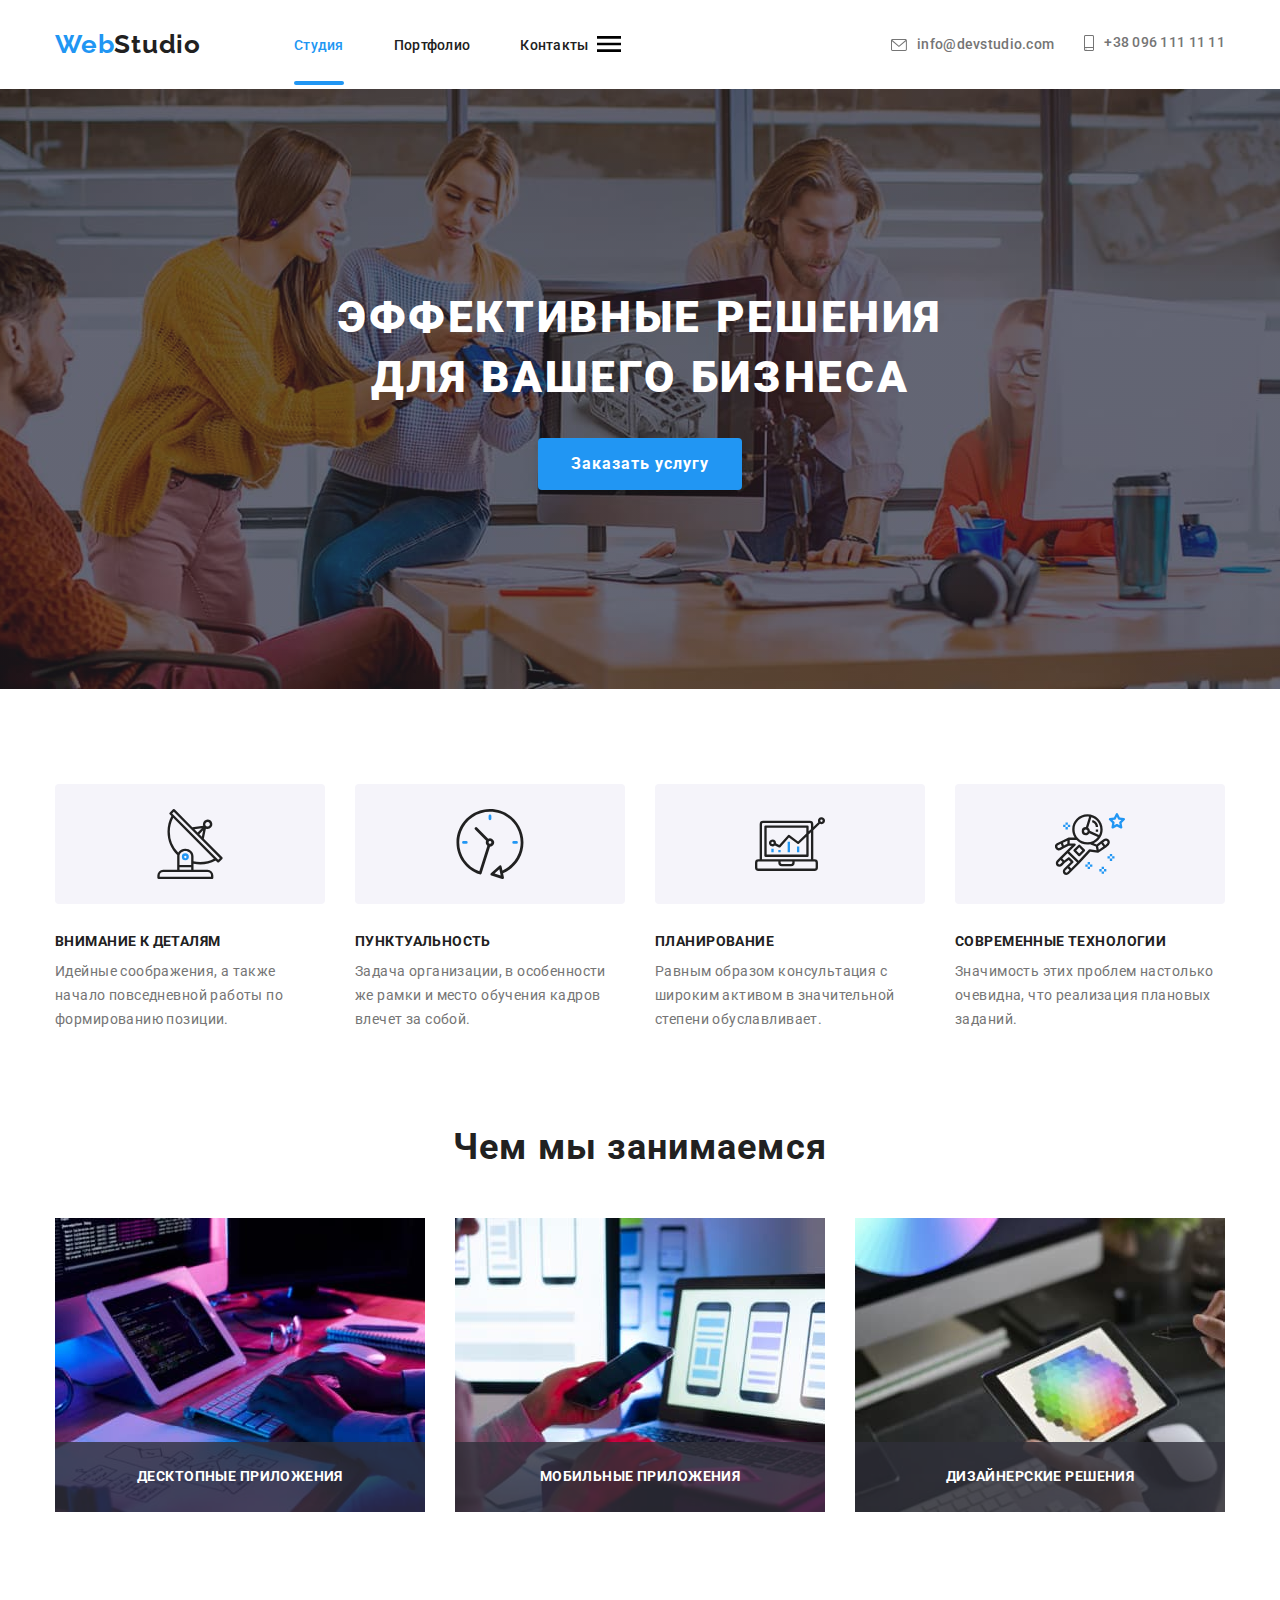
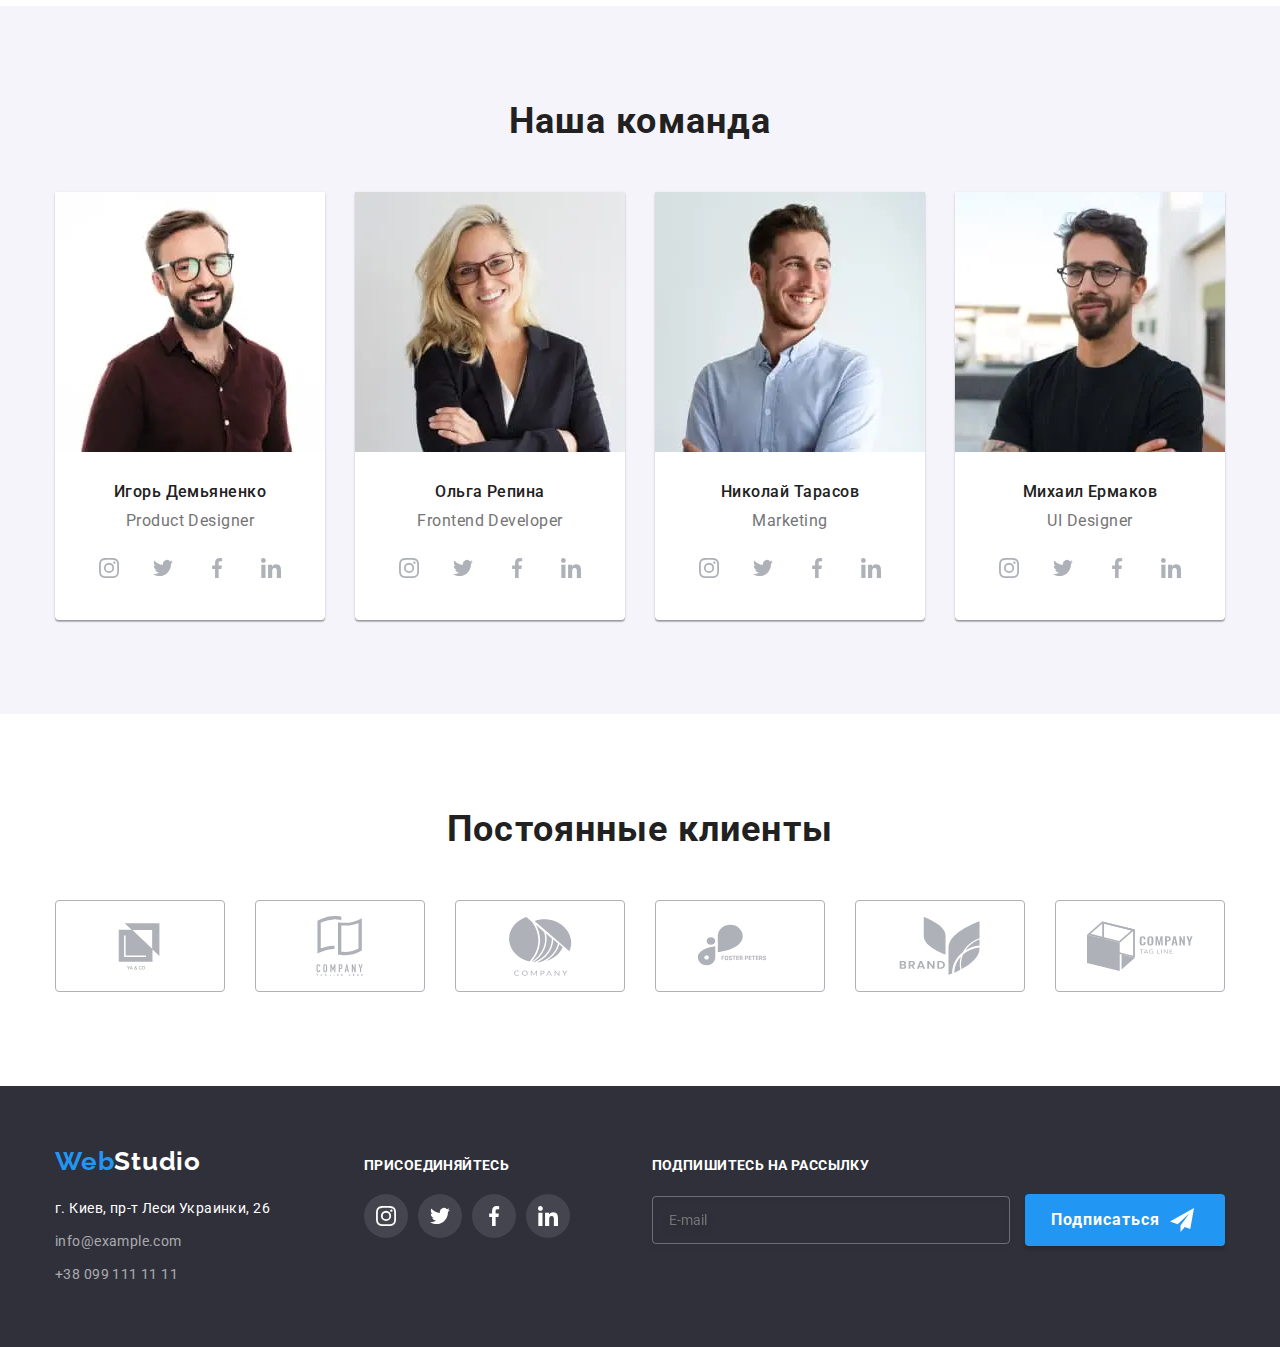
==== commit 8d8c0af5: "Позиционирует окно мобильного меню" ====
--- a/index.html
+++ b/index.html
@@ -24,64 +24,65 @@
       <div class="container main-nav">
         <nav class="menu">
           <a class="logo" href="./index.html"><span class="accent">Web</span>Studio</a>
-          <button
-            type="button"
-            class="menu-button"
-            aria-expanded="false"
-            aria-controls="menu-container"
-            data-menu-button
-          >
-            <svg width="40px" height="40px" aria-label="Преключатель мобильного меню">
-              <use class="icon-menu" href="./images/sprite.svg#icon-menu-open"></use>
-              <use class="icon-cross" href="./images/sprite.svg#icon-menu-close"></use>
+          <ul class="menu__list">
+            <li class="menu__item">
+              <a href="./index.html" class="menu__link menu__link--current">Студия</a>
+            </li>
+            <li class="menu__item">
+              <a href="./portfolio.html" class="menu__link">Портфолио</a>
+            </li>
+            <li class="menu__item">
+              <a href="#" class="menu__link">Контакты</a>
+            </li>
+          </ul>
+        </nav>
+        <button class="mobile-menu-open" type="button" data-menu-open>
+          <svg class="mobile-menu-open__icon" width="40px" height="40px">
+            <use href="./images/sprite.svg#icon-menu-open"></use>
+          </svg>
+        </button>
+        <ul class="connection">
+          <li class="connection__item">
+            <a href="mailto:info@devstudio.com" class="connection__link">
+              <svg class="connection__contact-icon" width="16px" height="12px">
+                <use href="./images/sprite.svg#icon-envelope"></use>
+              </svg>
+              info@devstudio.com
+            </a>
+          </li>
+          <li class="connection__item">
+            <a href="tel+380961111111" class="connection__link">
+              <svg class="connection__contact-icon" width="10px" height="16px">
+                <use href="./images/sprite.svg#icon-smartphone"></use>
+              </svg>
+              +38 096 111 11 11
+            </a>
+          </li>
+        </ul>
+      </div>
+      <div class="mobile-menu" data-menu>
+        <div class="container mobile-menu__container">
+          <button class="mobile-menu__close-btn" data-menu-close>
+            <svg class="mobile-menu__close-icon" width="40px" height="40px">
+              <use href="./images/sprite.svg#icon-menu-close"></use>
             </svg>
           </button>
-          <div class="menu-container" id="menu-container" data-menu>
-            <ul class="menu__list">
-              <li class="menu__item">
-                <a href="./index.html" class="menu__link menu__link--current">Студия</a>
-              </li>
-              <li class="menu__item">
-                <a href="./portfolio.html" class="menu__link">Портфолио</a>
-              </li>
-              <li class="menu__item">
-                <a href="#" class="menu__link">Контакты</a>
-              </li>
-            </ul>
-            <ul class="connection">
-              <li class="connection__item connection__item-first">
-                <a href="mailto:info@devstudio.com" class="connection__link">
-                  <svg class="connection__contact-icon" width="16px" height="12px">
-                    <use href="./images/sprite.svg#icon-envelope"></use>
-                  </svg>
-                  info@devstudio.com
-                </a>
-              </li>
-              <li class="connection__item connection__item-second">
-                <a href="tel+380961111111" class="connection__link">
-                  <svg class="connection__contact-icon" width="10px" height="16px">
-                    <use href="./images/sprite.svg#icon-smartphone"></use>
-                  </svg>
-                  +38 096 111 11 11
-                </a>
-              </li>
-            </ul>
-            <ul class="header-social-list">
-              <li class="header-social-list__item">
-                <a href="#" class="header-social-list__link">Instagram</a>
-              </li>
-              <li class="header-social-list__item">
-                <a href="#" class="header-social-list__link">Twitter</a>
-              </li>
-              <li class="header-social-list__item">
-                <a href="#" class="header-social-list__link">Facebook</a>
-              </li>
-              <li class="header-social-list__item">
-                <a href="#" class="header-social-list__link">LinkedIn</a>
-              </li>
-            </ul>
-          </div>
-        </nav>
+          <ul>
+            <li><a href="#">Студия</a></li>
+            <li><a href="#">Портфолио</a></li>
+            <li><a href="#">Контакты</a></li>
+          </ul>
+          <ul>
+            <li><a href="tel+380961111111" class="connection__link"> +38 096 111 11 11 </a></li>
+            <li><a href="mailto:info@devstudio.com" class="">info@devstudio.com</a></li>
+          </ul>
+          <ul>
+            <li><a href="#">Instagram</a></li>
+            <li><a href="#">Twitter</a></li>
+            <li><a href="#">Facebook</a></li>
+            <li><a href="#">LinkedIn</a></li>
+          </ul>
+        </div>
       </div>
     </header>
     <main>
@@ -763,6 +764,6 @@
       </div>
     </div>
     <script src="./js/modal.js"></script>
-    <script src="./js/menu.js"></script>
+    <script src="./js/mobile-menu.js"></script>
   </body>
 </html>
--- a/css/main.min.css
+++ b/css/main.min.css
@@ -1 +1 @@
-:root{--primery-color: #212121;--secondary-color: #757575;--accent-color: #2196f3;--accent-color-hover: #188ce8;--light-color: #ffffff;--backgound-gray-color: #f5f4fa;--link-client-color: #afb1b8;--image-border: 1px solid #eeeeee;--primery-font: "Roboto", sans-serif;--secondary-font: "Raleway", sans-serif;--normal-font: 400;--medium-font: 500;--bolt-font: 700;--bolder-font: 900;--primary-font-size: 14px;--secondary-font-size: 16px}body{background-color:var(--light-color);font-size:var(--primary-font-size);color:var(--primery-color);font-family:var(--primery-font);letter-spacing:.03em}img{display:block;max-width:100%;height:auto}button{cursor:pointer}ul,ol{list-style:none;margin-top:0;margin-bottom:0;padding-left:0}h1,h2,h3,h4,h5,p{margin-top:0;margin-bottom:0}.section{padding-top:60px;padding-bottom:60px}@media screen and (min-width: 1200px){.section{padding-top:94px;padding-bottom:94px}}.container{padding-left:15px;padding-right:15px}@media screen and (min-width: 480px){.container{width:480px;margin-right:auto;margin-left:auto}}@media screen and (min-width: 768px){.container{width:768px}}@media screen and (min-width: 1200px){.container{width:1200px}}.visually-hidden{position:absolute;white-space:nowrap;width:1px;height:1px;overflow:hidden;border:0;padding:0;clip:rect(0 0 0 0);-webkit-clip-path:inset(50%);clip-path:inset(50%);margin:-1px}.page-header{position:relative;padding-top:16px;padding-bottom:16px;border-bottom:1px solid #ececec}@media screen and (min-width: 768px){.page-header{padding-top:21px;padding-bottom:21px}}@media screen and (min-width: 1200px){.page-header{padding-top:25px;padding-bottom:25px}}.logo{color:var(--primery-color);font-family:var(--secondary-font);font-weight:var(--bolt-font);text-decoration:none;font-size:24px;line-height:1.17;letter-spacing:.03em}@media screen and (max-width: 767px){.logo{margin-right:auto}}@media screen and (min-width: 768px){.logo{margin-right:88px}}@media screen and (min-width: 1200px){.logo{margin-right:93px;font-size:26px;line-height:1.19}}.accent{color:var(--accent-color)}.menu{display:flex;align-items:center}.menu-button{z-index:4;top:10px;display:inline-flex;margin:0;padding:0;border:none;background-color:rgba(0,0,0,0)}.menu-button .icon-cross{display:none}.menu-button.is-open .icon-cross{display:block}.menu-button.is-open .icon-menu{display:none}@media screen and (min-width: 768px){.menu-button{display:none}}.menu-container.is-open{display:flex;flex-direction:column}@media screen and (max-width: 767px){.menu-container{display:none;position:absolute;z-index:3;top:0;left:0;width:100vw;height:100vh;padding:48px 40px;background-color:var(--light-color);box-shadow:0px 4px 8px rgba(0,0,0,.04),0px 2px 4px rgba(0,0,0,.08),0px 1px 3px rgba(0,0,0,.16)}}@media screen and (min-width: 768px){.menu-container{display:flex;align-items:center}}@media screen and (max-width: 767px){.menu__list{margin-bottom:auto}}@media screen and (min-width: 768px){.menu__list{display:flex;margin-right:84px}}@media screen and (min-width: 1200px){.menu__list{margin-right:300px}}@media screen and (max-width: 767px){.menu__list .menu__item:not(:last-child){margin-bottom:32px}}@media screen and (min-width: 768px){.menu__list .menu__item:not(:last-child){margin-right:50px}}.menu__link{font-weight:var(--medium-font);font-size:40px;line-height:1.18;letter-spacing:.02em;text-decoration:none;color:var(--primery-color);transition:color 250ms cubic-bezier(0.4, 0, 0.2, 1)}.menu__link--current{color:var(--accent-color)}@media screen and (min-width: 768px){.menu__link{font-size:var(--primary-font-size);line-height:1.14;padding-top:32px;padding-bottom:32px;bottom:-1px;position:relative}.menu__link--current{color:var(--accent-color)}.menu__link--current::after{content:"";position:absolute;left:0;bottom:0;display:block;width:100%;height:4px;border-radius:2px;background-color:var(--accent-color)}.menu__link:hover,.menu__link:focus{color:var(--accent-color)}}@media screen and (max-width: 767px){.connection{display:flex;flex-direction:column;gap:32px;margin-bottom:64px}}@media screen and (min-width: 768px)and (max-width: 1199px){.connection{display:flex;flex-direction:column;gap:10px}}@media screen and (min-width: 1200px){.connection{display:flex;align-items:baseline;margin-left:auto}}@media screen and (max-width: 767px){.connection__item-first{order:2}}@media screen and (max-width: 767px){.connection__item-first .connection__link{font-weight:var(--medium-font);font-size:24px;line-height:1.17;letter-spacing:.02em;color:var(--secondary-color)}}@media screen and (max-width: 767px){.connection__item-second{order:1}}@media screen and (max-width: 380px){.connection__item-second .connection__link{font-size:26px;color:var(--accent-color)}}@media screen and (min-width: 381px)and (max-width: 767px){.connection__item-second .connection__link{font-weight:var(--medium-font);font-size:34px;line-height:1.18;letter-spacing:.02em;color:var(--accent-color)}}.connection__contact-icon{fill:currentColor;margin-right:10px}.connection__contact-icon:hover,.connection__contact-icon:focus{fill:currentColor}@media screen and (max-width: 767px){.connection__contact-icon{display:none}}@media screen and (min-width: 1200px){.connection__item:not(:last-child){margin-right:32px}}.connection__link{display:flex;align-items:center;color:var(--secondary-color);font-weight:var(--medium-font);line-height:1.14;letter-spacing:.02em;text-decoration:none;transition:color 250ms cubic-bezier(0.4, 0, 0.2, 1)}.connection__link:hover,.connection__link:focus{color:var(--accent-color)}@media screen and (min-width: 768px){.connection__link{font-size:12px;line-height:1.17}}@media screen and (min-width: 1200px){.connection__link{font-size:var(--primary-font-size);line-height:1.14}}.header-social-list{display:flex;flex-wrap:wrap;gap:10px}@media screen and (min-width: 768px){.header-social-list{display:none}}.header-social-list__item{padding-right:10px}.header-social-list__item:not(:last-child){border-right:1px solid rgba(33,33,33,.2)}.header-social-list__link{color:var(--accent-color);font-weight:var(--medium-font);font-size:18px;line-height:1.22;letter-spacing:.02em;text-decoration:none}.section.overlay{min-height:400px;margin-left:auto;margin-right:auto;padding-top:118px;padding-bottom:118px;text-align:center;background-repeat:no-repeat;background-position:center;background-size:480px 400px;background-image:linear-gradient(to right, rgba(47, 48, 58, 0.4), rgba(47, 48, 58, 0.4)),url(../images/mobile/hero/hero-480/hero-480.jpg)}@media screen and (min-device-pexel-ratio: 2)and (max-width: 767px),screen and (-webkit-min-device-pixel-ratio: 2)and (max-width: 767px),screen and (min-resolution: 192dpi)and (max-width: 767px),screen and (min-resolution: 2dppx)and (max-width: 767px){.section.overlay{background-image:linear-gradient(to right, rgba(47, 48, 58, 0.4), rgba(47, 48, 58, 0.4)),url(../images/mobile/hero/hero-480/hero-480@2x.jpg)}}@media screen and (min-width: 481px){.section.overlay{background-size:768px 400px;background-image:linear-gradient(to right, rgba(47, 48, 58, 0.4), rgba(47, 48, 58, 0.4)),url(../images/tablet/hero/hero-768.jpg)}}@media screen and (min-device-pexel-ratio: 2)and (min-width: 481px),screen and (-webkit-min-device-pixel-ratio: 2)and (min-width: 481px),screen and (min-resolution: 192dpi)and (min-width: 481px),screen and (min-resolution: 2dppx)and (min-width: 481px){.section.overlay{background-image:linear-gradient(to right, rgba(47, 48, 58, 0.4), rgba(47, 48, 58, 0.4)),url(../images/tablet/hero/hero-768@2x.jpg)}}@media screen and (min-width: 769px){.section.overlay{min-height:600px;padding-top:200px;padding-bottom:200px;background-size:1600px 600px;background-image:linear-gradient(to right, rgba(47, 48, 58, 0.4), rgba(47, 48, 58, 0.4)),url(../images/desktop/hero/hero-1600.jpg)}}@media screen and (min-device-pexel-ratio: 2)and (min-width: 769px),screen and (-webkit-min-device-pixel-ratio: 2)and (min-width: 769px),screen and (min-resolution: 192dpi)and (min-width: 769px),screen and (min-resolution: 2dppx)and (min-width: 769px){.section.overlay{background-image:linear-gradient(to right, rgba(47, 48, 58, 0.4), rgba(47, 48, 58, 0.4)),url(../images/desktop/hero/hero-1600@2x.jpg)}}.hero-title{max-width:360px;margin-left:auto;margin-right:auto;margin-top:0px;margin-bottom:30px;font-weight:var(--bolder-font);font-size:26px;line-height:1.62;text-align:center;letter-spacing:.06em;text-transform:uppercase;color:var(--light-color)}@media screen and (min-width: 1200px){.hero-title{max-width:696px;margin-top:0px;font-size:44px;line-height:1.36}}.button{font-family:inherit;border:1px solid rgba(0,0,0,0);transition:background-color 250ms cubic-bezier(0.4, 0, 0.2, 1),box-shadow 250ms cubic-bezier(0.4, 0, 0.2, 1),color 250ms cubic-bezier(0.4, 0, 0.2, 1)}.button--contained{display:block;padding:10px 32px;margin-left:auto;margin-right:auto;min-width:200px;color:var(--light-color);background-color:var(--accent-color);font-weight:var(--bolt-font);font-size:var(--secondary-font-size);line-height:1.88;letter-spacing:.06em;cursor:pointer;text-align:center;border-radius:4px;box-shadow:0px 4px 4px rgba(0,0,0,.15)}.button--contained:hover,.button--contained:focus{background-color:var(--accent-color-hover)}@media screen and (min-width: 768px){.benefits__list{display:flex;flex-wrap:wrap;margin:-15px}}@media screen and (min-width: 1200px){.benefits__list{margin:-15px}}@media screen and (min-width: 768px){.benefits__item{margin:15px;width:calc((100% - 60px)/2)}}@media screen and (min-width: 1200px){.benefits__item{margin:15px;width:calc((100% - 120px)/4)}}@media screen and (max-width: 767px){.benefits__item:not(:last-child){margin-bottom:30px}}.benefits__icon-container{display:flex;justify-content:center;align-items:center;background-color:var(--backgound-gray-color);border-radius:4px;margin-bottom:30px;height:120px}.benefits__achivements{margin-bottom:10px;font-weight:var(--bolt-font);font-size:var(--primary-font-size);line-height:1.14;letter-spacing:.03em;text-transform:uppercase}@media screen and (max-width: 768px){.benefits__achivements{text-align:center}}.benefits__description{color:var(--secondary-color);font-size:var(--primary-font-size);line-height:1.71;letter-spacing:.03em}.section.services{padding-top:0}@media screen and (max-width: 1199px){.section.services{display:none}}.head-title{margin-top:0;margin-bottom:50px;font-weight:var(--bolt-font);font-size:36px;line-height:1.17;text-align:center;letter-spacing:.03em}.services__list{display:flex}.services__list .services__item:not(:last-child){margin-right:30px}.services__thumb{position:relative}.services__overlay{position:absolute;transform-origin:bottom center;bottom:0;width:370px;height:70px;background-color:rgba(47,48,58,.8)}.services__name{margin-top:27px;margin-bottom:27px;font-weight:var(--bolt-font);font-size:var(--primary-font-size);line-height:1.14;text-align:center;letter-spacing:.03em;text-transform:uppercase;color:var(--light-color)}.head-title{margin-bottom:30px;font-weight:var(--bolt-font);font-size:28px;line-height:1.18;text-align:center;letter-spacing:.03em}@media screen and (min-width: 1200px){.head-title{margin-bottom:50px;font-size:36px;line-height:1.17}}.section--gray-background{background-color:var(--backgound-gray-color)}.team{display:flex;flex-wrap:wrap;gap:30px;justify-content:center;align-items:center}.team__item{width:450px;text-align:center;background-color:var(--light-color);box-shadow:0px 1px 3px rgba(0,0,0,.12),0px 1px 1px rgba(0,0,0,.14),0px 2px 1px rgba(0,0,0,.2);border-radius:0px 0px 4px 4px}@media screen and (min-width: 768px){.team__item{width:354px}}@media screen and (min-width: 1200px){.team__item{width:270px}}.team__photo{margin-top:0;margin-bottom:0}.team__card-information{padding-top:30px;padding-bottom:30px}.team__member{margin-top:0;margin-bottom:10px;font-weight:var(--medium-font);font-size:var(--secondary-font-size);line-height:1.19;letter-spacing:.03em}.team__profession{margin-top:0;margin-bottom:16px;color:var(--secondary-color);font-weight:var(--normal-font);font-size:var(--secondary-font-size);line-height:1.19;letter-spacing:.03em}.team__social-links-list{display:flex;align-items:center;justify-content:center;gap:10px}.team__card-social-link{width:44px;height:44px;border-radius:50%}.team__personal-social-links{display:flex;justify-content:center;align-items:center;text-decoration:none;color:var(--link-client-color);width:100%;height:100%;border-radius:50%;transition:background-color 250ms cubic-bezier(0.4, 0, 0.2, 1),color 250ms cubic-bezier(0.4, 0, 0.2, 1)}.team__personal-social-links:hover,.team__personal-social-links:focus{color:var(--light-color);background-color:var(--accent-color)}.team__link-icon{fill:currentColor}.clients-list{display:flex;flex-wrap:wrap;justify-content:center;align-items:center;gap:30px}.client{width:210px;height:92px}@media screen and (min-width: 768px){.client{width:226px}}@media screen and (min-width: 1200px){.client{width:170px}}.client__link{display:flex;align-items:center;justify-content:center;color:var(--link-client-color);width:100%;height:100%;border:1px solid currentColor;border-radius:4px;transition:color 250ms cubic-bezier(0.4, 0, 0.2, 1),border 250ms cubic-bezier(0.4, 0, 0.2, 1)}.client__link:hover,.client__link:focus{color:var(--accent-color);border-color:currentColor}.client__icon{fill:currentColor}.footer__logo{display:inline-block;margin-bottom:20px;color:var(--light-color);font-family:var(--secondary-font);font-size:24px;font-weight:var(--bolt-font);line-height:1.17;text-decoration:none;letter-spacing:.03em}@media screen and (min-width: 768px)and (max-width: 1199px){.footer__logo{margin-right:0}}@media screen and (min-width: 1200px){.footer__logo{font-size:26px;line-height:1.19}}.total-footer-background{background-color:#2f303a;padding-top:60px;padding-bottom:60px}@media screen and (max-width: 767px){.total-footer-background{text-align:center}}@media screen and (min-width: 768px)and (max-width: 1199px){.footer{display:flex;flex-wrap:wrap;justify-content:space-around}}@media screen and (min-width: 1200px){.footer{display:flex;align-items:baseline}}@media screen and (max-width: 1199px){.contacts-thumb{margin-bottom:60px}}@media screen and (min-width: 768px)and (max-width: 1199px){.contacts-thumb{display:flex;flex-direction:column;align-items:center;text-align:center}}.contacts{display:inline-block}.contacts__item{display:block;margin-top:0}.contacts__item:not(:last-child){margin-bottom:8px}@media screen and (min-width: 1200px){.contacts__item:not(:last-child){margin-bottom:9px}}.contacts__location{color:#fff;font-style:normal;font-weight:var(--normal-font);font-size:var(--primary-font-size);line-height:1.71;letter-spacing:.03em;text-decoration:none;transition:color 250ms cubic-bezier(0.4, 0, 0.2, 1)}.contacts__location:hover,.contacts__location:focus{color:var(--accent-color)}.contacts__mail-tel{color:rgba(255,255,255,.6);font-style:normal;font-weight:var(--normal-font);font-size:var(--primary-font-size);line-height:1.71;letter-spacing:.03em;text-decoration:none;transition:color 250ms cubic-bezier(0.4, 0, 0.2, 1)}.contacts__mail-tel:hover,.contacts__mail-tel:focus{color:var(--accent-color)}@media screen and (max-width: 767px){.join{margin-bottom:60px}}@media screen and (min-width: 1200px){.join{margin-left:70px}}.footer-text-title{font-family:var(--primery-font);font-weight:var(--bolt-font);font-size:var(--primary-font-size);line-height:1.14;letter-spacing:.03em;text-transform:uppercase;color:#fff;margin-top:0;margin-bottom:20px}.links-list{display:flex;gap:10px}@media screen and (max-width: 767px){.links-list{align-items:center;justify-content:center}}.links-list__item{width:44px;height:44px}.links-list__link{display:flex;justify-content:center;align-items:center;width:100%;height:100%;text-decoration:none;color:var(--light-color);background-color:rgba(255,255,255,.1);border-radius:50%;transition:background-color 250ms cubic-bezier(0.4, 0, 0.2, 1)}.links-list__link:hover,.links-list__link:focus{background-color:var(--accent-color)}.links-list__icon{fill:currentColor}@media screen and (min-width: 767px)and (max-width: 1199px){.footer-form{display:flex;flex-direction:column;text-align:center}}@media screen and (min-width: 1200px){.footer-form{margin-left:auto}}.footer-form__input-email{max-width:450px;width:100%;margin-bottom:20px;padding:15px 16px;background:rgba(0,0,0,0);border:1px solid rgba(255,255,255,.3);filter:drop-shadow(0px 4px 4px rgba(0, 0, 0, 0.15));border-radius:4px;color:var(--light-color)}@media screen and (min-width: 768px){.footer-form__input-email{width:450px}}@media screen and (min-width: 1200px){.footer-form__input-email{width:358px;margin-bottom:0;margin-right:12px}}.footer-form_button--contained{display:inline-flex;align-items:center;padding:10px 13px 10px 25px}.button__icon{margin-left:10px;fill:var(--light-color)}.backdrop{position:fixed;z-index:4;top:0;left:0;width:100%;height:100%;background-color:rgba(0,0,0,.2);overflow-y:scroll;opacity:1;transition:opacity 250ms cubic-bezier(0.4, 0, 0.2, 1),visibility 250ms cubic-bezier(0.4, 0, 0.2, 1)}.backdrop.is-hidden{opacity:0;pointer-events:none;visibility:hidden}.modal{position:absolute;z-index:5;top:50%;left:50%;width:450px;max-width:100%;background:var(--light-color);box-shadow:0px 1px 3px rgba(0,0,0,.12),0px 1px 1px rgba(0,0,0,.14),0px 2px 1px rgba(0,0,0,.2);border-radius:4px;padding:40px;transform:translate(-50%, -50%) scale(1);transition:transform 250ms cubic-bezier(0.4, 0, 0.2, 1)}@media screen and (max-height: 600px){.modal{margin-top:80px}}@media screen and (min-width: 1200px){.modal{width:528px}}.backdrop.is-hidden .modal{transform:translate(-50%, -50%) scale(1.1)}.close{position:absolute;top:8px;right:8px;width:30px;height:30px;border:1px solid rgba(0,0,0,.1);border-radius:50%;background-color:var(--light-color);cursor:pointer}.close__cross-icon{position:absolute;top:50%;left:50%;transform:translate(-50%, -50%);fill:#000;transition:fill 250ms cubic-bezier(0.4, 0, 0.2, 1)}.close:hover .close__cross-icon,.close:focus .close__cross-icon{fill:var(--accent-color)}.form__title{font-weight:var(--bolt-font);font-size:20px;line-height:1.5;text-align:center;letter-spacing:.03em;color:var(--primery-color);margin-bottom:12px}@media screen and (min-width: 1200px){.form__title{line-height:1.15}}.form__item{display:flex;flex-direction:column;margin-bottom:10px}.form__label{display:block;font-weight:var(--normal-font);font-size:12px;line-height:1.17;letter-spacing:.01em;color:var(--secondary-color);margin-bottom:4px}.form__input-container{position:relative}.form__input-text{padding:12px 42px;width:100%;font-size:var(--secondary-font-size);border:1px solid rgba(33,33,33,.2);border-radius:4px;transition:border 250ms cubic-bezier(0.4, 0, 0.2, 1);font-size:var(--secondary-font-size);color:var(--primery-color)}.form__input-text:focus{border:1px solid var(--accent-color);outline:none}.form__input-span{transition:fill 250ms cubic-bezier(0.4, 0, 0.2, 1)}.form__input-text:focus+.form__input-span{fill:var(--accent-color)}.form__input-icon{position:absolute;top:50%;left:15px;transform:translate(0, -50%)}.form__comment-place{resize:none;width:100%;margin-bottom:20px;border:1px solid rgba(33,33,33,.2);border-radius:4px;padding:12px 16px;transition:border 250ms cubic-bezier(0.4, 0, 0.2, 1);font-size:var(--secondary-font-size);color:var(--primery-color)}.form__comment-place:focus{border:1px solid var(--accent-color);outline:none}.form__comment-place::-moz-placeholder{font-size:14px;line-height:1.14;letter-spacing:.01em;color:rgba(117,117,117,.5)}.form__comment-place:-ms-input-placeholder{font-size:14px;line-height:1.14;letter-spacing:.01em;color:rgba(117,117,117,.5)}.form__comment-place::placeholder{font-size:14px;line-height:1.14;letter-spacing:.01em;color:rgba(117,117,117,.5)}@media screen and (min-width: 1200px){.form__comment-place::-moz-placeholder{font-size:12px;line-height:1.16;letter-spacing:.01em}.form__comment-place:-ms-input-placeholder{font-size:12px;line-height:1.16;letter-spacing:.01em}.form__comment-place::placeholder{font-size:12px;line-height:1.16;letter-spacing:.01em}}.form__agree-text{display:inline-flex;align-items:center;margin-bottom:31px}@media screen and (min-width: 1200px){.form__agree-text{margin-bottom:30px}}.form__agree-checkbox{position:absolute;width:1px;height:1px;margin:-1px;border:0;padding:0;clip:rect(0 0 0 0);overflow:hidden}.form__checkbox-icon{display:inline-block;margin-right:8px;width:16px;height:15px;background-image:url(../images/uncheck.svg)}.form__agree-checkbox:checked+.form__checkbox-icon{background-image:url(../images/check.svg)}.form__agree-checkbox:focus+.form__checkbox-icon{outline:2px solid #2196f3;transition:outline 250ms cubic-bezier(0.4, 0, 0.2, 1)}.form__agree-text{font-size:12px;line-height:1.16;letter-spacing:.03em;color:var(--secondary-color)}@media screen and (min-width: 1200px){.form__agree-text{font-size:var(--primary-font-size);line-height:1.71}}.policy{color:#2196f3}.form__button{padding:10px 55px}.filter{display:flex;flex-wrap:wrap;justify-content:center;margin-bottom:40px;gap:8px}@media screen and (max-width: 767px){.filter{justify-content:flex-start}}@media screen and (min-width: 768px){.filter{margin-bottom:30px}}@media screen and (min-width: 1200px){.filter{margin-bottom:50px}}.filter__button{padding:6px 22px;border-radius:4px;color:var(--primery-color);background-color:var(--backgound-gray-color);font-family:var(--primery-font);font-weight:var(--medium-font);font-size:var(--secondary-font-size);line-height:1.63;text-align:center;letter-spacing:.03em;cursor:pointer}.filter__button:hover,.filter__button:focus{color:var(--light-color);background-color:var(--accent-color);box-shadow:0px 3px 1px rgba(0,0,0,.1),0px 1px 2px rgba(0,0,0,.08),0px 2px 2px rgba(0,0,0,.12)}.card-set{display:flex;flex-wrap:wrap}@media screen and (max-width: 767px){.card-set{gap:30px}}@media screen and (min-width: 768px){.card-set{margin-top:-30px;margin-left:-30px}}@media screen and (min-width: 768px){.card-set__item{flex-basis:calc(50% - 30px);margin-left:30px;margin-top:30px}}@media screen and (min-width: 1200px){.card-set__item{flex-basis:calc(33.3333333333% - 30px);margin-left:30px;margin-top:30px}}.card{display:block;text-decoration:none;color:var(--primery-color);transition:box-shadow 250ms cubic-bezier(0.4, 0, 0.2, 1)}.card:hover,.card:focus{box-shadow:0px 1px 1px rgba(0,0,0,.12),0px 4px 4px rgba(0,0,0,.06),1px 4px 6px rgba(0,0,0,.16)}@media screen and (max-width: 1199px)and (min-width: 768px){.card{display:flex;flex-direction:column;height:100%}}.card__thumb{position:relative;overflow:hidden}.card__image{margin-top:0;margin-bottom:0px}.card__overlay{position:absolute;top:0;left:0;width:100%;height:100%;background-color:rgba(33,150,243,.9);transform:translateY(100%);transition:transform 250ms cubic-bezier(0.4, 0, 0.2, 1)}.card:hover .card__overlay,.card:focus .card__overlay{transform:translateY(0%)}.card__text{position:absolute;width:322px;top:50%;left:50%;transform:translate(-50%, -50%);margin-top:0;margin-bottom:0;font-weight:var(--normal-font);font-size:18px;line-height:1.56;letter-spacing:.03em;color:var(--light-color)}.card__content{padding:20px 24px;border-bottom:var(--image-border);border-right:var(--image-border);border-left:var(--image-border)}@media screen and (min-width: 768px){.card__content{flex-grow:1}}.card__project-title{margin-top:0;margin-bottom:4px;font-size:18px;font-weight:var(--bolt-font);line-height:2;letter-spacing:.06em}.card__project-description{margin-top:0;margin-bottom:0;color:var(--secondary-color);font-weight:var(--normal-font);font-size:var(--secondary-font-size);line-height:1.88;letter-spacing:.03em}/*# sourceMappingURL=main.min.css.map */+:root{--primery-color: #212121;--secondary-color: #757575;--accent-color: #2196f3;--accent-color-hover: #188ce8;--light-color: #ffffff;--backgound-gray-color: #f5f4fa;--link-client-color: #afb1b8;--image-border: 1px solid #eeeeee;--primery-font: "Roboto", sans-serif;--secondary-font: "Raleway", sans-serif;--normal-font: 400;--medium-font: 500;--bolt-font: 700;--bolder-font: 900;--primary-font-size: 14px;--secondary-font-size: 16px}body{background-color:var(--light-color);font-size:var(--primary-font-size);color:var(--primery-color);font-family:var(--primery-font);letter-spacing:.03em}img{display:block;max-width:100%;height:auto}button{cursor:pointer}ul,ol{list-style:none;margin-top:0;margin-bottom:0;padding-left:0}h1,h2,h3,h4,h5,p{margin-top:0;margin-bottom:0}.section{padding-top:60px;padding-bottom:60px}@media screen and (min-width: 1200px){.section{padding-top:94px;padding-bottom:94px}}.container{width:100%;padding-left:15px;padding-right:15px}@media screen and (min-width: 480px){.container{width:480px;margin-right:auto;margin-left:auto}}@media screen and (min-width: 768px){.container{width:768px}}@media screen and (min-width: 1200px){.container{width:1200px}}.visually-hidden{position:absolute;white-space:nowrap;width:1px;height:1px;overflow:hidden;border:0;padding:0;clip:rect(0 0 0 0);-webkit-clip-path:inset(50%);clip-path:inset(50%);margin:-1px}.page-header{padding-top:16px;padding-bottom:16px}@media screen and (min-width: 768px){.page-header{padding-top:21px;padding-bottom:21px}}@media screen and (min-width: 1200px){.page-header{padding-top:24px;padding-bottom:24px}}.logo{color:var(--primery-color);font-family:var(--secondary-font);font-weight:var(--bolt-font);text-decoration:none;font-size:24px;line-height:1.17;letter-spacing:.03em}@media screen and (max-width: 767px){.logo{margin-right:auto}}@media screen and (min-width: 768px){.logo{margin-right:88px}}@media screen and (min-width: 1200px){.logo{margin-right:93px;font-size:26px;line-height:1.19}}.accent{color:var(--accent-color)}.mobile-menu-open{background-color:rgba(0,0,0,0);border:none;padding:0;line-height:0}.main-nav{display:flex;justify-content:space-between;align-items:center}.menu{display:flex;align-items:center}.menu__list{display:none}@media screen and (min-width: 768px){.menu__list{display:flex}}@media screen and (min-width: 768px){.menu__list .menu__item:not(:last-child){margin-right:50px}}.menu__link{font-weight:var(--medium-font);font-size:40px;line-height:1.18;letter-spacing:.02em;text-decoration:none;color:var(--primery-color);transition:color 250ms cubic-bezier(0.4, 0, 0.2, 1)}.menu__link--current{color:var(--accent-color)}@media screen and (min-width: 768px){.menu__link{font-size:var(--primary-font-size);line-height:1.14;padding-top:32px;padding-bottom:32px;bottom:-1px;position:relative}.menu__link--current{color:var(--accent-color)}.menu__link--current::after{content:"";position:absolute;left:0;bottom:0;display:block;width:100%;height:4px;border-radius:2px;background-color:var(--accent-color)}.menu__link:hover,.menu__link:focus{color:var(--accent-color)}}.connection{display:none;margin-left:auto}@media screen and (min-width: 768px)and (max-width: 1199px){.connection{display:flex;flex-direction:column;gap:10px}}@media screen and (min-width: 1200px){.connection{display:flex;align-items:baseline;margin-left:auto}}.connection__contact-icon{fill:currentColor;margin-right:10px}.connection__contact-icon:hover,.connection__contact-icon:focus{fill:currentColor}@media screen and (min-width: 1200px){.connection__item:not(:last-child){margin-right:30px}}.connection__link{display:flex;align-items:center;color:var(--secondary-color);font-weight:var(--medium-font);font-size:12px;line-height:1.17;letter-spacing:.02em;text-decoration:none;transition:color 250ms cubic-bezier(0.4, 0, 0.2, 1)}.connection__link:hover,.connection__link:focus{color:var(--accent-color)}@media screen and (min-width: 1200px){.connection__link{font-size:var(--primary-font-size);line-height:1.14}}.mobile-menu{position:fixed;width:100%;height:100%;max-height:796px;z-index:1000;top:0;left:0;background-color:var(--light-color);box-shadow:0 0 0 100vmax rgba(0,0,0,.5);opacity:0;visibility:hidden;pointer-events:none;transition:opacity 250ms cubic-bezier(0.4, 0, 0.2, 1),visibility 250ms cubic-bezier(0.4, 0, 0.2, 1)}.mobile-menu.is-open{opacity:1;visibility:visible;pointer-events:auto}.mobile-menu__container{position:relative;padding-left:25px;padding-top:48px;padding-bottom:48px}.mobile-menu__close-btn{position:absolute;top:16px;right:15px;background-color:rgba(0,0,0,0);border:none;padding:0;line-height:0}.section.overlay{min-height:400px;margin-left:auto;margin-right:auto;padding-top:118px;padding-bottom:118px;text-align:center;background-repeat:no-repeat;background-position:center;background-size:480px 400px;background-image:linear-gradient(to right, rgba(47, 48, 58, 0.4), rgba(47, 48, 58, 0.4)),url(../images/mobile/hero/hero-480/hero-480.jpg)}@media screen and (min-device-pexel-ratio: 2)and (max-width: 767px),screen and (-webkit-min-device-pixel-ratio: 2)and (max-width: 767px),screen and (min-resolution: 192dpi)and (max-width: 767px),screen and (min-resolution: 2dppx)and (max-width: 767px){.section.overlay{background-image:linear-gradient(to right, rgba(47, 48, 58, 0.4), rgba(47, 48, 58, 0.4)),url(../images/mobile/hero/hero-480/hero-480@2x.jpg)}}@media screen and (min-width: 481px){.section.overlay{background-size:768px 400px;background-image:linear-gradient(to right, rgba(47, 48, 58, 0.4), rgba(47, 48, 58, 0.4)),url(../images/tablet/hero/hero-768.jpg)}}@media screen and (min-device-pexel-ratio: 2)and (min-width: 481px),screen and (-webkit-min-device-pixel-ratio: 2)and (min-width: 481px),screen and (min-resolution: 192dpi)and (min-width: 481px),screen and (min-resolution: 2dppx)and (min-width: 481px){.section.overlay{background-image:linear-gradient(to right, rgba(47, 48, 58, 0.4), rgba(47, 48, 58, 0.4)),url(../images/tablet/hero/hero-768@2x.jpg)}}@media screen and (min-width: 769px){.section.overlay{min-height:600px;padding-top:200px;padding-bottom:200px;background-size:1600px 600px;background-image:linear-gradient(to right, rgba(47, 48, 58, 0.4), rgba(47, 48, 58, 0.4)),url(../images/desktop/hero/hero-1600.jpg)}}@media screen and (min-device-pexel-ratio: 2)and (min-width: 769px),screen and (-webkit-min-device-pixel-ratio: 2)and (min-width: 769px),screen and (min-resolution: 192dpi)and (min-width: 769px),screen and (min-resolution: 2dppx)and (min-width: 769px){.section.overlay{background-image:linear-gradient(to right, rgba(47, 48, 58, 0.4), rgba(47, 48, 58, 0.4)),url(../images/desktop/hero/hero-1600@2x.jpg)}}.hero-title{max-width:360px;margin-left:auto;margin-right:auto;margin-top:0px;margin-bottom:30px;font-weight:var(--bolder-font);font-size:26px;line-height:1.62;text-align:center;letter-spacing:.06em;text-transform:uppercase;color:var(--light-color)}@media screen and (min-width: 1200px){.hero-title{max-width:696px;margin-top:0px;font-size:44px;line-height:1.36}}.button{font-family:inherit;border:1px solid rgba(0,0,0,0);transition:background-color 250ms cubic-bezier(0.4, 0, 0.2, 1),box-shadow 250ms cubic-bezier(0.4, 0, 0.2, 1),color 250ms cubic-bezier(0.4, 0, 0.2, 1)}.button--contained{display:block;padding:10px 32px;margin-left:auto;margin-right:auto;min-width:200px;color:var(--light-color);background-color:var(--accent-color);font-weight:var(--bolt-font);font-size:var(--secondary-font-size);line-height:1.88;letter-spacing:.06em;cursor:pointer;text-align:center;border-radius:4px;box-shadow:0px 4px 4px rgba(0,0,0,.15)}.button--contained:hover,.button--contained:focus{background-color:var(--accent-color-hover)}@media screen and (min-width: 768px){.benefits__list{display:flex;flex-wrap:wrap;margin:-15px}}@media screen and (min-width: 1200px){.benefits__list{margin:-15px}}@media screen and (min-width: 768px){.benefits__item{margin:15px;width:calc((100% - 60px)/2)}}@media screen and (min-width: 1200px){.benefits__item{margin:15px;width:calc((100% - 120px)/4)}}@media screen and (max-width: 767px){.benefits__item:not(:last-child){margin-bottom:30px}}.benefits__icon-container{display:flex;justify-content:center;align-items:center;background-color:var(--backgound-gray-color);border-radius:4px;margin-bottom:30px;height:120px}.benefits__achivements{margin-bottom:10px;font-weight:var(--bolt-font);font-size:var(--primary-font-size);line-height:1.14;letter-spacing:.03em;text-transform:uppercase}@media screen and (max-width: 768px){.benefits__achivements{text-align:center}}.benefits__description{color:var(--secondary-color);font-size:var(--primary-font-size);line-height:1.71;letter-spacing:.03em}.section.services{padding-top:0}@media screen and (max-width: 1199px){.section.services{display:none}}.head-title{margin-top:0;margin-bottom:50px;font-weight:var(--bolt-font);font-size:36px;line-height:1.17;text-align:center;letter-spacing:.03em}.services__list{display:flex}.services__list .services__item:not(:last-child){margin-right:30px}.services__thumb{position:relative}.services__overlay{position:absolute;transform-origin:bottom center;bottom:0;width:370px;height:70px;background-color:rgba(47,48,58,.8)}.services__name{margin-top:27px;margin-bottom:27px;font-weight:var(--bolt-font);font-size:var(--primary-font-size);line-height:1.14;text-align:center;letter-spacing:.03em;text-transform:uppercase;color:var(--light-color)}.head-title{margin-bottom:30px;font-weight:var(--bolt-font);font-size:28px;line-height:1.18;text-align:center;letter-spacing:.03em}@media screen and (min-width: 1200px){.head-title{margin-bottom:50px;font-size:36px;line-height:1.17}}.section--gray-background{background-color:var(--backgound-gray-color)}.team{display:flex;flex-wrap:wrap;gap:30px;justify-content:center;align-items:center}.team__item{width:450px;text-align:center;background-color:var(--light-color);box-shadow:0px 1px 3px rgba(0,0,0,.12),0px 1px 1px rgba(0,0,0,.14),0px 2px 1px rgba(0,0,0,.2);border-radius:0px 0px 4px 4px}@media screen and (min-width: 768px){.team__item{width:354px}}@media screen and (min-width: 1200px){.team__item{width:270px}}.team__photo{margin-top:0;margin-bottom:0}.team__card-information{padding-top:30px;padding-bottom:30px}.team__member{margin-top:0;margin-bottom:10px;font-weight:var(--medium-font);font-size:var(--secondary-font-size);line-height:1.19;letter-spacing:.03em}.team__profession{margin-top:0;margin-bottom:16px;color:var(--secondary-color);font-weight:var(--normal-font);font-size:var(--secondary-font-size);line-height:1.19;letter-spacing:.03em}.team__social-links-list{display:flex;align-items:center;justify-content:center;gap:10px}.team__card-social-link{width:44px;height:44px;border-radius:50%}.team__personal-social-links{display:flex;justify-content:center;align-items:center;text-decoration:none;color:var(--link-client-color);width:100%;height:100%;border-radius:50%;transition:background-color 250ms cubic-bezier(0.4, 0, 0.2, 1),color 250ms cubic-bezier(0.4, 0, 0.2, 1)}.team__personal-social-links:hover,.team__personal-social-links:focus{color:var(--light-color);background-color:var(--accent-color)}.team__link-icon{fill:currentColor}.clients-list{display:flex;flex-wrap:wrap;justify-content:center;align-items:center;gap:30px}.client{width:210px;height:92px}@media screen and (min-width: 768px){.client{width:226px}}@media screen and (min-width: 1200px){.client{width:170px}}.client__link{display:flex;align-items:center;justify-content:center;color:var(--link-client-color);width:100%;height:100%;border:1px solid currentColor;border-radius:4px;transition:color 250ms cubic-bezier(0.4, 0, 0.2, 1),border 250ms cubic-bezier(0.4, 0, 0.2, 1)}.client__link:hover,.client__link:focus{color:var(--accent-color);border-color:currentColor}.client__icon{fill:currentColor}.footer__logo{display:inline-block;margin-bottom:20px;color:var(--light-color);font-family:var(--secondary-font);font-size:24px;font-weight:var(--bolt-font);line-height:1.17;text-decoration:none;letter-spacing:.03em}@media screen and (min-width: 768px)and (max-width: 1199px){.footer__logo{margin-right:0}}@media screen and (min-width: 1200px){.footer__logo{font-size:26px;line-height:1.19}}.total-footer-background{background-color:#2f303a;padding-top:60px;padding-bottom:60px}@media screen and (max-width: 767px){.total-footer-background{text-align:center}}@media screen and (min-width: 768px)and (max-width: 1199px){.footer{display:flex;flex-wrap:wrap;justify-content:space-around}}@media screen and (min-width: 1200px){.footer{display:flex;align-items:baseline}}@media screen and (max-width: 1199px){.contacts-thumb{margin-bottom:60px}}@media screen and (min-width: 768px)and (max-width: 1199px){.contacts-thumb{display:flex;flex-direction:column;align-items:center;text-align:center}}.contacts{display:inline-block}.contacts__item{display:block;margin-top:0}.contacts__item:not(:last-child){margin-bottom:8px}@media screen and (min-width: 1200px){.contacts__item:not(:last-child){margin-bottom:9px}}.contacts__location{color:#fff;font-style:normal;font-weight:var(--normal-font);font-size:var(--primary-font-size);line-height:1.71;letter-spacing:.03em;text-decoration:none;transition:color 250ms cubic-bezier(0.4, 0, 0.2, 1)}.contacts__location:hover,.contacts__location:focus{color:var(--accent-color)}.contacts__mail-tel{color:rgba(255,255,255,.6);font-style:normal;font-weight:var(--normal-font);font-size:var(--primary-font-size);line-height:1.71;letter-spacing:.03em;text-decoration:none;transition:color 250ms cubic-bezier(0.4, 0, 0.2, 1)}.contacts__mail-tel:hover,.contacts__mail-tel:focus{color:var(--accent-color)}@media screen and (max-width: 767px){.join{margin-bottom:60px}}@media screen and (min-width: 1200px){.join{margin-left:70px}}.footer-text-title{font-family:var(--primery-font);font-weight:var(--bolt-font);font-size:var(--primary-font-size);line-height:1.14;letter-spacing:.03em;text-transform:uppercase;color:#fff;margin-top:0;margin-bottom:20px}.links-list{display:flex;gap:10px}@media screen and (max-width: 767px){.links-list{align-items:center;justify-content:center}}.links-list__item{width:44px;height:44px}.links-list__link{display:flex;justify-content:center;align-items:center;width:100%;height:100%;text-decoration:none;color:var(--light-color);background-color:rgba(255,255,255,.1);border-radius:50%;transition:background-color 250ms cubic-bezier(0.4, 0, 0.2, 1)}.links-list__link:hover,.links-list__link:focus{background-color:var(--accent-color)}.links-list__icon{fill:currentColor}@media screen and (min-width: 767px)and (max-width: 1199px){.footer-form{display:flex;flex-direction:column;text-align:center}}@media screen and (min-width: 1200px){.footer-form{margin-left:auto}}.footer-form__input-email{max-width:450px;width:100%;margin-bottom:20px;padding:15px 16px;background:rgba(0,0,0,0);border:1px solid rgba(255,255,255,.3);filter:drop-shadow(0px 4px 4px rgba(0, 0, 0, 0.15));border-radius:4px;color:var(--light-color)}@media screen and (min-width: 768px){.footer-form__input-email{width:450px}}@media screen and (min-width: 1200px){.footer-form__input-email{width:358px;margin-bottom:0;margin-right:12px}}.footer-form_button--contained{display:inline-flex;align-items:center;padding:10px 13px 10px 25px}.button__icon{margin-left:10px;fill:var(--light-color)}.backdrop{position:fixed;z-index:4;top:0;left:0;width:100%;height:100%;background-color:rgba(0,0,0,.2);overflow-y:scroll;opacity:1;transition:opacity 250ms cubic-bezier(0.4, 0, 0.2, 1),visibility 250ms cubic-bezier(0.4, 0, 0.2, 1)}.backdrop.is-hidden{opacity:0;pointer-events:none;visibility:hidden}.modal{position:absolute;z-index:5;top:50%;left:50%;width:450px;max-width:100%;background:var(--light-color);box-shadow:0px 1px 3px rgba(0,0,0,.12),0px 1px 1px rgba(0,0,0,.14),0px 2px 1px rgba(0,0,0,.2);border-radius:4px;padding:40px;transform:translate(-50%, -50%) scale(1);transition:transform 250ms cubic-bezier(0.4, 0, 0.2, 1)}@media screen and (max-height: 600px){.modal{margin-top:80px}}@media screen and (min-width: 1200px){.modal{width:528px}}.backdrop.is-hidden .modal{transform:translate(-50%, -50%) scale(1.1)}.close{position:absolute;top:8px;right:8px;width:30px;height:30px;border:1px solid rgba(0,0,0,.1);border-radius:50%;background-color:var(--light-color);cursor:pointer}.close__cross-icon{position:absolute;top:50%;left:50%;transform:translate(-50%, -50%);fill:#000;transition:fill 250ms cubic-bezier(0.4, 0, 0.2, 1)}.close:hover .close__cross-icon,.close:focus .close__cross-icon{fill:var(--accent-color)}.form__title{font-weight:var(--bolt-font);font-size:20px;line-height:1.5;text-align:center;letter-spacing:.03em;color:var(--primery-color);margin-bottom:12px}@media screen and (min-width: 1200px){.form__title{line-height:1.15}}.form__item{display:flex;flex-direction:column;margin-bottom:10px}.form__label{display:block;font-weight:var(--normal-font);font-size:12px;line-height:1.17;letter-spacing:.01em;color:var(--secondary-color);margin-bottom:4px}.form__input-container{position:relative}.form__input-text{padding:12px 42px;width:100%;font-size:var(--secondary-font-size);border:1px solid rgba(33,33,33,.2);border-radius:4px;transition:border 250ms cubic-bezier(0.4, 0, 0.2, 1);font-size:var(--secondary-font-size);color:var(--primery-color)}.form__input-text:focus{border:1px solid var(--accent-color);outline:none}.form__input-span{transition:fill 250ms cubic-bezier(0.4, 0, 0.2, 1)}.form__input-text:focus+.form__input-span{fill:var(--accent-color)}.form__input-icon{position:absolute;top:50%;left:15px;transform:translate(0, -50%)}.form__comment-place{resize:none;width:100%;margin-bottom:20px;border:1px solid rgba(33,33,33,.2);border-radius:4px;padding:12px 16px;transition:border 250ms cubic-bezier(0.4, 0, 0.2, 1);font-size:var(--secondary-font-size);color:var(--primery-color)}.form__comment-place:focus{border:1px solid var(--accent-color);outline:none}.form__comment-place::-moz-placeholder{font-size:14px;line-height:1.14;letter-spacing:.01em;color:rgba(117,117,117,.5)}.form__comment-place:-ms-input-placeholder{font-size:14px;line-height:1.14;letter-spacing:.01em;color:rgba(117,117,117,.5)}.form__comment-place::placeholder{font-size:14px;line-height:1.14;letter-spacing:.01em;color:rgba(117,117,117,.5)}@media screen and (min-width: 1200px){.form__comment-place::-moz-placeholder{font-size:12px;line-height:1.16;letter-spacing:.01em}.form__comment-place:-ms-input-placeholder{font-size:12px;line-height:1.16;letter-spacing:.01em}.form__comment-place::placeholder{font-size:12px;line-height:1.16;letter-spacing:.01em}}.form__agree-text{display:inline-flex;align-items:center;margin-bottom:31px}@media screen and (min-width: 1200px){.form__agree-text{margin-bottom:30px}}.form__agree-checkbox{position:absolute;width:1px;height:1px;margin:-1px;border:0;padding:0;clip:rect(0 0 0 0);overflow:hidden}.form__checkbox-icon{display:inline-block;margin-right:8px;width:16px;height:15px;background-image:url(../images/uncheck.svg)}.form__agree-checkbox:checked+.form__checkbox-icon{background-image:url(../images/check.svg)}.form__agree-checkbox:focus+.form__checkbox-icon{outline:2px solid #2196f3;transition:outline 250ms cubic-bezier(0.4, 0, 0.2, 1)}.form__agree-text{font-size:12px;line-height:1.16;letter-spacing:.03em;color:var(--secondary-color)}@media screen and (min-width: 1200px){.form__agree-text{font-size:var(--primary-font-size);line-height:1.71}}.policy{color:#2196f3}.form__button{padding:10px 55px}.filter{display:flex;flex-wrap:wrap;justify-content:center;margin-bottom:40px;gap:8px}@media screen and (max-width: 767px){.filter{justify-content:flex-start}}@media screen and (min-width: 768px){.filter{margin-bottom:30px}}@media screen and (min-width: 1200px){.filter{margin-bottom:50px}}.filter__button{padding:6px 22px;border-radius:4px;color:var(--primery-color);background-color:var(--backgound-gray-color);font-family:var(--primery-font);font-weight:var(--medium-font);font-size:var(--secondary-font-size);line-height:1.63;text-align:center;letter-spacing:.03em;cursor:pointer}.filter__button:hover,.filter__button:focus{color:var(--light-color);background-color:var(--accent-color);box-shadow:0px 3px 1px rgba(0,0,0,.1),0px 1px 2px rgba(0,0,0,.08),0px 2px 2px rgba(0,0,0,.12)}.card-set{display:flex;flex-wrap:wrap}@media screen and (max-width: 767px){.card-set{gap:30px}}@media screen and (min-width: 768px){.card-set{margin-top:-30px;margin-left:-30px}}@media screen and (min-width: 768px){.card-set__item{flex-basis:calc(50% - 30px);margin-left:30px;margin-top:30px}}@media screen and (min-width: 1200px){.card-set__item{flex-basis:calc(33.3333333333% - 30px);margin-left:30px;margin-top:30px}}.card{display:block;text-decoration:none;color:var(--primery-color);transition:box-shadow 250ms cubic-bezier(0.4, 0, 0.2, 1)}.card:hover,.card:focus{box-shadow:0px 1px 1px rgba(0,0,0,.12),0px 4px 4px rgba(0,0,0,.06),1px 4px 6px rgba(0,0,0,.16)}@media screen and (max-width: 1199px)and (min-width: 768px){.card{display:flex;flex-direction:column;height:100%}}.card__thumb{position:relative;overflow:hidden}.card__image{margin-top:0;margin-bottom:0px}.card__overlay{position:absolute;top:0;left:0;width:100%;height:100%;background-color:rgba(33,150,243,.9);transform:translateY(100%);transition:transform 250ms cubic-bezier(0.4, 0, 0.2, 1)}.card:hover .card__overlay,.card:focus .card__overlay{transform:translateY(0%)}.card__text{position:absolute;width:322px;top:50%;left:50%;transform:translate(-50%, -50%);margin-top:0;margin-bottom:0;font-weight:var(--normal-font);font-size:18px;line-height:1.56;letter-spacing:.03em;color:var(--light-color)}.card__content{padding:20px 24px;border-bottom:var(--image-border);border-right:var(--image-border);border-left:var(--image-border)}@media screen and (min-width: 768px){.card__content{flex-grow:1}}.card__project-title{margin-top:0;margin-bottom:4px;font-size:18px;font-weight:var(--bolt-font);line-height:2;letter-spacing:.06em}.card__project-description{margin-top:0;margin-bottom:0;color:var(--secondary-color);font-weight:var(--normal-font);font-size:var(--secondary-font-size);line-height:1.88;letter-spacing:.03em}/*# sourceMappingURL=main.min.css.map */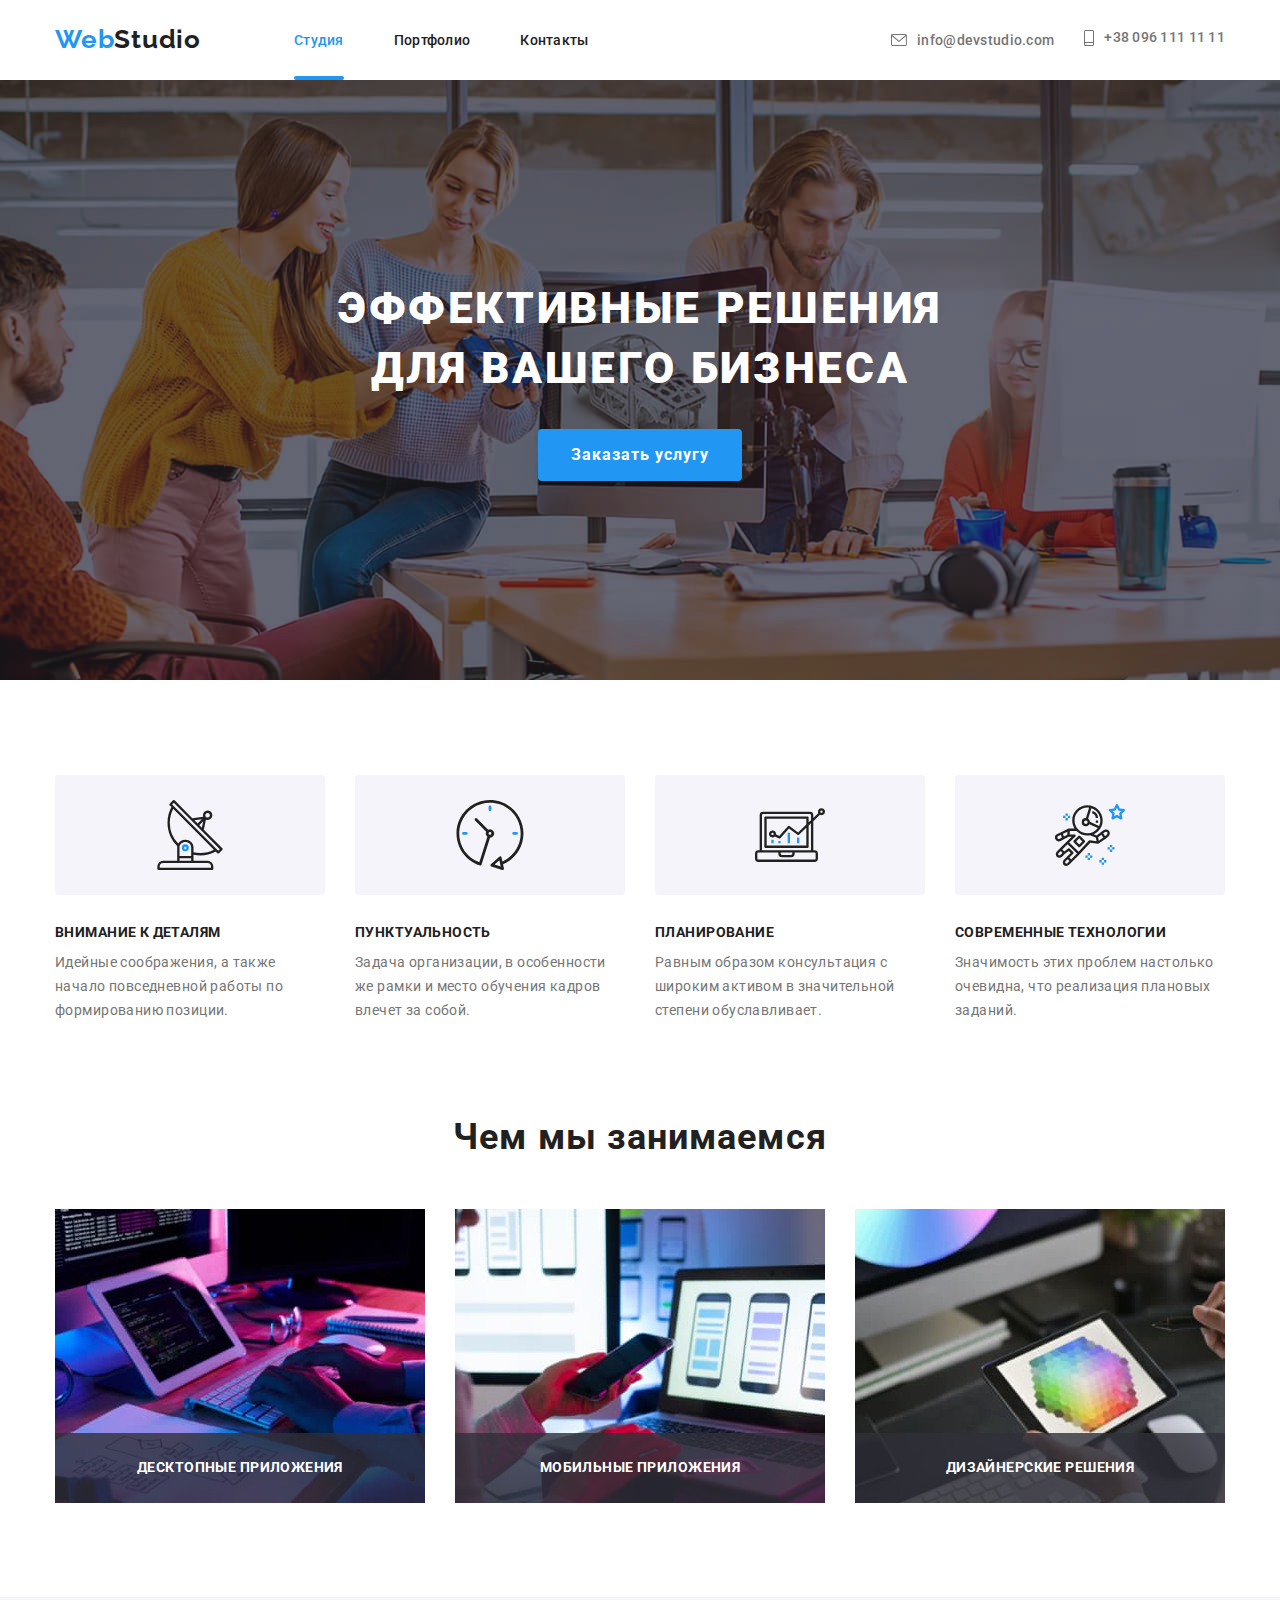
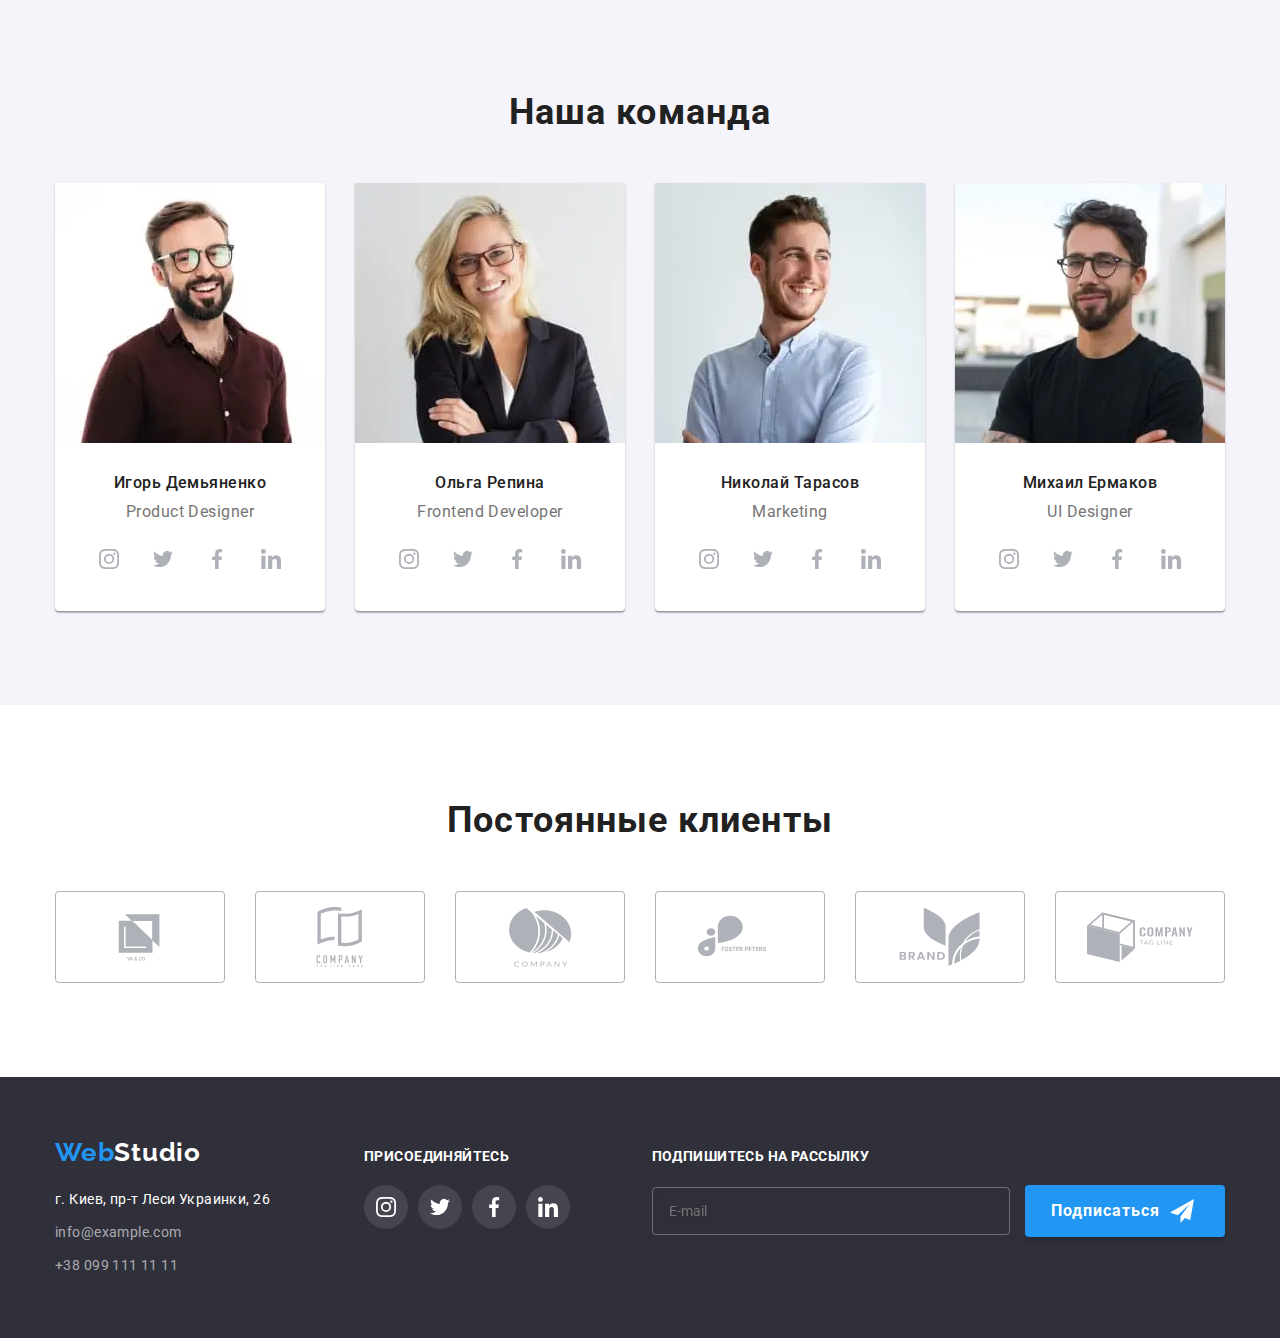
==== commit 2727225e: "Позиционирует элементы мобильного меню" ====
--- a/index.html
+++ b/index.html
@@ -67,20 +67,38 @@
               <use href="./images/sprite.svg#icon-menu-close"></use>
             </svg>
           </button>
-          <ul>
-            <li><a href="#">Студия</a></li>
-            <li><a href="#">Портфолио</a></li>
-            <li><a href="#">Контакты</a></li>
-          </ul>
-          <ul>
-            <li><a href="tel+380961111111" class="connection__link"> +38 096 111 11 11 </a></li>
-            <li><a href="mailto:info@devstudio.com" class="">info@devstudio.com</a></li>
-          </ul>
-          <ul>
-            <li><a href="#">Instagram</a></li>
-            <li><a href="#">Twitter</a></li>
-            <li><a href="#">Facebook</a></li>
-            <li><a href="#">LinkedIn</a></li>
+          <ul class="mobile-nav">
+            <li class="mobile-nav__item">
+              <a class="mobile-nav__link mobile-nav__link--current" href="./index.html">Студия</a>
+            </li>
+            <li class="mobile-nav__item">
+              <a class="mobile-nav__link" href="./portfolio.html">Портфолио</a>
+            </li>
+            <li class="mobile-nav__item"><a class="mobile-nav__link" href="#">Контакты</a></li>
+          </ul>
+          <ul class="mobile-contacts">
+            <li class="mobile-contacts__item">
+              <a href="tel+380961111111" class="mobile-contacts__link-phone"> +38 096 111 11 11 </a>
+            </li>
+            <li class="mobile-contacts__item">
+              <a href="mailto:info@devstudio.com" class="mobile-contacts__link-mail"
+                >info@devstudio.com</a
+              >
+            </li>
+          </ul>
+          <ul class="mobile-social-networks">
+            <li class="mobile-social-networks__item">
+              <a class="mobile-social-networks__link" href="#">Instagram</a>
+            </li>
+            <li class="mobile-social-networks__item">
+              <a class="mobile-social-networks__link" href="#">Twitter</a>
+            </li>
+            <li class="mobile-social-networks__item">
+              <a class="mobile-social-networks__link" href="#">Facebook</a>
+            </li>
+            <li class="mobile-social-networks__item">
+              <a class="mobile-social-networks__link" href="#">LinkedIn</a>
+            </li>
           </ul>
         </div>
       </div>
--- a/css/main.min.css
+++ b/css/main.min.css
@@ -1 +1 @@
-:root{--primery-color: #212121;--secondary-color: #757575;--accent-color: #2196f3;--accent-color-hover: #188ce8;--light-color: #ffffff;--backgound-gray-color: #f5f4fa;--link-client-color: #afb1b8;--image-border: 1px solid #eeeeee;--primery-font: "Roboto", sans-serif;--secondary-font: "Raleway", sans-serif;--normal-font: 400;--medium-font: 500;--bolt-font: 700;--bolder-font: 900;--primary-font-size: 14px;--secondary-font-size: 16px}body{background-color:var(--light-color);font-size:var(--primary-font-size);color:var(--primery-color);font-family:var(--primery-font);letter-spacing:.03em}img{display:block;max-width:100%;height:auto}button{cursor:pointer}ul,ol{list-style:none;margin-top:0;margin-bottom:0;padding-left:0}h1,h2,h3,h4,h5,p{margin-top:0;margin-bottom:0}.section{padding-top:60px;padding-bottom:60px}@media screen and (min-width: 1200px){.section{padding-top:94px;padding-bottom:94px}}.container{width:100%;padding-left:15px;padding-right:15px}@media screen and (min-width: 480px){.container{width:480px;margin-right:auto;margin-left:auto}}@media screen and (min-width: 768px){.container{width:768px}}@media screen and (min-width: 1200px){.container{width:1200px}}.visually-hidden{position:absolute;white-space:nowrap;width:1px;height:1px;overflow:hidden;border:0;padding:0;clip:rect(0 0 0 0);-webkit-clip-path:inset(50%);clip-path:inset(50%);margin:-1px}.page-header{padding-top:16px;padding-bottom:16px}@media screen and (min-width: 768px){.page-header{padding-top:21px;padding-bottom:21px}}@media screen and (min-width: 1200px){.page-header{padding-top:24px;padding-bottom:24px}}.logo{color:var(--primery-color);font-family:var(--secondary-font);font-weight:var(--bolt-font);text-decoration:none;font-size:24px;line-height:1.17;letter-spacing:.03em}@media screen and (max-width: 767px){.logo{margin-right:auto}}@media screen and (min-width: 768px){.logo{margin-right:88px}}@media screen and (min-width: 1200px){.logo{margin-right:93px;font-size:26px;line-height:1.19}}.accent{color:var(--accent-color)}.mobile-menu-open{background-color:rgba(0,0,0,0);border:none;padding:0;line-height:0}.main-nav{display:flex;justify-content:space-between;align-items:center}.menu{display:flex;align-items:center}.menu__list{display:none}@media screen and (min-width: 768px){.menu__list{display:flex}}@media screen and (min-width: 768px){.menu__list .menu__item:not(:last-child){margin-right:50px}}.menu__link{font-weight:var(--medium-font);font-size:40px;line-height:1.18;letter-spacing:.02em;text-decoration:none;color:var(--primery-color);transition:color 250ms cubic-bezier(0.4, 0, 0.2, 1)}.menu__link--current{color:var(--accent-color)}@media screen and (min-width: 768px){.menu__link{font-size:var(--primary-font-size);line-height:1.14;padding-top:32px;padding-bottom:32px;bottom:-1px;position:relative}.menu__link--current{color:var(--accent-color)}.menu__link--current::after{content:"";position:absolute;left:0;bottom:0;display:block;width:100%;height:4px;border-radius:2px;background-color:var(--accent-color)}.menu__link:hover,.menu__link:focus{color:var(--accent-color)}}.connection{display:none;margin-left:auto}@media screen and (min-width: 768px)and (max-width: 1199px){.connection{display:flex;flex-direction:column;gap:10px}}@media screen and (min-width: 1200px){.connection{display:flex;align-items:baseline;margin-left:auto}}.connection__contact-icon{fill:currentColor;margin-right:10px}.connection__contact-icon:hover,.connection__contact-icon:focus{fill:currentColor}@media screen and (min-width: 1200px){.connection__item:not(:last-child){margin-right:30px}}.connection__link{display:flex;align-items:center;color:var(--secondary-color);font-weight:var(--medium-font);font-size:12px;line-height:1.17;letter-spacing:.02em;text-decoration:none;transition:color 250ms cubic-bezier(0.4, 0, 0.2, 1)}.connection__link:hover,.connection__link:focus{color:var(--accent-color)}@media screen and (min-width: 1200px){.connection__link{font-size:var(--primary-font-size);line-height:1.14}}.mobile-menu{position:fixed;width:100%;height:100%;max-height:796px;z-index:1000;top:0;left:0;background-color:var(--light-color);box-shadow:0 0 0 100vmax rgba(0,0,0,.5);opacity:0;visibility:hidden;pointer-events:none;transition:opacity 250ms cubic-bezier(0.4, 0, 0.2, 1),visibility 250ms cubic-bezier(0.4, 0, 0.2, 1)}.mobile-menu.is-open{opacity:1;visibility:visible;pointer-events:auto}.mobile-menu__container{position:relative;padding-left:25px;padding-top:48px;padding-bottom:48px}.mobile-menu__close-btn{position:absolute;top:16px;right:15px;background-color:rgba(0,0,0,0);border:none;padding:0;line-height:0}.section.overlay{min-height:400px;margin-left:auto;margin-right:auto;padding-top:118px;padding-bottom:118px;text-align:center;background-repeat:no-repeat;background-position:center;background-size:480px 400px;background-image:linear-gradient(to right, rgba(47, 48, 58, 0.4), rgba(47, 48, 58, 0.4)),url(../images/mobile/hero/hero-480/hero-480.jpg)}@media screen and (min-device-pexel-ratio: 2)and (max-width: 767px),screen and (-webkit-min-device-pixel-ratio: 2)and (max-width: 767px),screen and (min-resolution: 192dpi)and (max-width: 767px),screen and (min-resolution: 2dppx)and (max-width: 767px){.section.overlay{background-image:linear-gradient(to right, rgba(47, 48, 58, 0.4), rgba(47, 48, 58, 0.4)),url(../images/mobile/hero/hero-480/hero-480@2x.jpg)}}@media screen and (min-width: 481px){.section.overlay{background-size:768px 400px;background-image:linear-gradient(to right, rgba(47, 48, 58, 0.4), rgba(47, 48, 58, 0.4)),url(../images/tablet/hero/hero-768.jpg)}}@media screen and (min-device-pexel-ratio: 2)and (min-width: 481px),screen and (-webkit-min-device-pixel-ratio: 2)and (min-width: 481px),screen and (min-resolution: 192dpi)and (min-width: 481px),screen and (min-resolution: 2dppx)and (min-width: 481px){.section.overlay{background-image:linear-gradient(to right, rgba(47, 48, 58, 0.4), rgba(47, 48, 58, 0.4)),url(../images/tablet/hero/hero-768@2x.jpg)}}@media screen and (min-width: 769px){.section.overlay{min-height:600px;padding-top:200px;padding-bottom:200px;background-size:1600px 600px;background-image:linear-gradient(to right, rgba(47, 48, 58, 0.4), rgba(47, 48, 58, 0.4)),url(../images/desktop/hero/hero-1600.jpg)}}@media screen and (min-device-pexel-ratio: 2)and (min-width: 769px),screen and (-webkit-min-device-pixel-ratio: 2)and (min-width: 769px),screen and (min-resolution: 192dpi)and (min-width: 769px),screen and (min-resolution: 2dppx)and (min-width: 769px){.section.overlay{background-image:linear-gradient(to right, rgba(47, 48, 58, 0.4), rgba(47, 48, 58, 0.4)),url(../images/desktop/hero/hero-1600@2x.jpg)}}.hero-title{max-width:360px;margin-left:auto;margin-right:auto;margin-top:0px;margin-bottom:30px;font-weight:var(--bolder-font);font-size:26px;line-height:1.62;text-align:center;letter-spacing:.06em;text-transform:uppercase;color:var(--light-color)}@media screen and (min-width: 1200px){.hero-title{max-width:696px;margin-top:0px;font-size:44px;line-height:1.36}}.button{font-family:inherit;border:1px solid rgba(0,0,0,0);transition:background-color 250ms cubic-bezier(0.4, 0, 0.2, 1),box-shadow 250ms cubic-bezier(0.4, 0, 0.2, 1),color 250ms cubic-bezier(0.4, 0, 0.2, 1)}.button--contained{display:block;padding:10px 32px;margin-left:auto;margin-right:auto;min-width:200px;color:var(--light-color);background-color:var(--accent-color);font-weight:var(--bolt-font);font-size:var(--secondary-font-size);line-height:1.88;letter-spacing:.06em;cursor:pointer;text-align:center;border-radius:4px;box-shadow:0px 4px 4px rgba(0,0,0,.15)}.button--contained:hover,.button--contained:focus{background-color:var(--accent-color-hover)}@media screen and (min-width: 768px){.benefits__list{display:flex;flex-wrap:wrap;margin:-15px}}@media screen and (min-width: 1200px){.benefits__list{margin:-15px}}@media screen and (min-width: 768px){.benefits__item{margin:15px;width:calc((100% - 60px)/2)}}@media screen and (min-width: 1200px){.benefits__item{margin:15px;width:calc((100% - 120px)/4)}}@media screen and (max-width: 767px){.benefits__item:not(:last-child){margin-bottom:30px}}.benefits__icon-container{display:flex;justify-content:center;align-items:center;background-color:var(--backgound-gray-color);border-radius:4px;margin-bottom:30px;height:120px}.benefits__achivements{margin-bottom:10px;font-weight:var(--bolt-font);font-size:var(--primary-font-size);line-height:1.14;letter-spacing:.03em;text-transform:uppercase}@media screen and (max-width: 768px){.benefits__achivements{text-align:center}}.benefits__description{color:var(--secondary-color);font-size:var(--primary-font-size);line-height:1.71;letter-spacing:.03em}.section.services{padding-top:0}@media screen and (max-width: 1199px){.section.services{display:none}}.head-title{margin-top:0;margin-bottom:50px;font-weight:var(--bolt-font);font-size:36px;line-height:1.17;text-align:center;letter-spacing:.03em}.services__list{display:flex}.services__list .services__item:not(:last-child){margin-right:30px}.services__thumb{position:relative}.services__overlay{position:absolute;transform-origin:bottom center;bottom:0;width:370px;height:70px;background-color:rgba(47,48,58,.8)}.services__name{margin-top:27px;margin-bottom:27px;font-weight:var(--bolt-font);font-size:var(--primary-font-size);line-height:1.14;text-align:center;letter-spacing:.03em;text-transform:uppercase;color:var(--light-color)}.head-title{margin-bottom:30px;font-weight:var(--bolt-font);font-size:28px;line-height:1.18;text-align:center;letter-spacing:.03em}@media screen and (min-width: 1200px){.head-title{margin-bottom:50px;font-size:36px;line-height:1.17}}.section--gray-background{background-color:var(--backgound-gray-color)}.team{display:flex;flex-wrap:wrap;gap:30px;justify-content:center;align-items:center}.team__item{width:450px;text-align:center;background-color:var(--light-color);box-shadow:0px 1px 3px rgba(0,0,0,.12),0px 1px 1px rgba(0,0,0,.14),0px 2px 1px rgba(0,0,0,.2);border-radius:0px 0px 4px 4px}@media screen and (min-width: 768px){.team__item{width:354px}}@media screen and (min-width: 1200px){.team__item{width:270px}}.team__photo{margin-top:0;margin-bottom:0}.team__card-information{padding-top:30px;padding-bottom:30px}.team__member{margin-top:0;margin-bottom:10px;font-weight:var(--medium-font);font-size:var(--secondary-font-size);line-height:1.19;letter-spacing:.03em}.team__profession{margin-top:0;margin-bottom:16px;color:var(--secondary-color);font-weight:var(--normal-font);font-size:var(--secondary-font-size);line-height:1.19;letter-spacing:.03em}.team__social-links-list{display:flex;align-items:center;justify-content:center;gap:10px}.team__card-social-link{width:44px;height:44px;border-radius:50%}.team__personal-social-links{display:flex;justify-content:center;align-items:center;text-decoration:none;color:var(--link-client-color);width:100%;height:100%;border-radius:50%;transition:background-color 250ms cubic-bezier(0.4, 0, 0.2, 1),color 250ms cubic-bezier(0.4, 0, 0.2, 1)}.team__personal-social-links:hover,.team__personal-social-links:focus{color:var(--light-color);background-color:var(--accent-color)}.team__link-icon{fill:currentColor}.clients-list{display:flex;flex-wrap:wrap;justify-content:center;align-items:center;gap:30px}.client{width:210px;height:92px}@media screen and (min-width: 768px){.client{width:226px}}@media screen and (min-width: 1200px){.client{width:170px}}.client__link{display:flex;align-items:center;justify-content:center;color:var(--link-client-color);width:100%;height:100%;border:1px solid currentColor;border-radius:4px;transition:color 250ms cubic-bezier(0.4, 0, 0.2, 1),border 250ms cubic-bezier(0.4, 0, 0.2, 1)}.client__link:hover,.client__link:focus{color:var(--accent-color);border-color:currentColor}.client__icon{fill:currentColor}.footer__logo{display:inline-block;margin-bottom:20px;color:var(--light-color);font-family:var(--secondary-font);font-size:24px;font-weight:var(--bolt-font);line-height:1.17;text-decoration:none;letter-spacing:.03em}@media screen and (min-width: 768px)and (max-width: 1199px){.footer__logo{margin-right:0}}@media screen and (min-width: 1200px){.footer__logo{font-size:26px;line-height:1.19}}.total-footer-background{background-color:#2f303a;padding-top:60px;padding-bottom:60px}@media screen and (max-width: 767px){.total-footer-background{text-align:center}}@media screen and (min-width: 768px)and (max-width: 1199px){.footer{display:flex;flex-wrap:wrap;justify-content:space-around}}@media screen and (min-width: 1200px){.footer{display:flex;align-items:baseline}}@media screen and (max-width: 1199px){.contacts-thumb{margin-bottom:60px}}@media screen and (min-width: 768px)and (max-width: 1199px){.contacts-thumb{display:flex;flex-direction:column;align-items:center;text-align:center}}.contacts{display:inline-block}.contacts__item{display:block;margin-top:0}.contacts__item:not(:last-child){margin-bottom:8px}@media screen and (min-width: 1200px){.contacts__item:not(:last-child){margin-bottom:9px}}.contacts__location{color:#fff;font-style:normal;font-weight:var(--normal-font);font-size:var(--primary-font-size);line-height:1.71;letter-spacing:.03em;text-decoration:none;transition:color 250ms cubic-bezier(0.4, 0, 0.2, 1)}.contacts__location:hover,.contacts__location:focus{color:var(--accent-color)}.contacts__mail-tel{color:rgba(255,255,255,.6);font-style:normal;font-weight:var(--normal-font);font-size:var(--primary-font-size);line-height:1.71;letter-spacing:.03em;text-decoration:none;transition:color 250ms cubic-bezier(0.4, 0, 0.2, 1)}.contacts__mail-tel:hover,.contacts__mail-tel:focus{color:var(--accent-color)}@media screen and (max-width: 767px){.join{margin-bottom:60px}}@media screen and (min-width: 1200px){.join{margin-left:70px}}.footer-text-title{font-family:var(--primery-font);font-weight:var(--bolt-font);font-size:var(--primary-font-size);line-height:1.14;letter-spacing:.03em;text-transform:uppercase;color:#fff;margin-top:0;margin-bottom:20px}.links-list{display:flex;gap:10px}@media screen and (max-width: 767px){.links-list{align-items:center;justify-content:center}}.links-list__item{width:44px;height:44px}.links-list__link{display:flex;justify-content:center;align-items:center;width:100%;height:100%;text-decoration:none;color:var(--light-color);background-color:rgba(255,255,255,.1);border-radius:50%;transition:background-color 250ms cubic-bezier(0.4, 0, 0.2, 1)}.links-list__link:hover,.links-list__link:focus{background-color:var(--accent-color)}.links-list__icon{fill:currentColor}@media screen and (min-width: 767px)and (max-width: 1199px){.footer-form{display:flex;flex-direction:column;text-align:center}}@media screen and (min-width: 1200px){.footer-form{margin-left:auto}}.footer-form__input-email{max-width:450px;width:100%;margin-bottom:20px;padding:15px 16px;background:rgba(0,0,0,0);border:1px solid rgba(255,255,255,.3);filter:drop-shadow(0px 4px 4px rgba(0, 0, 0, 0.15));border-radius:4px;color:var(--light-color)}@media screen and (min-width: 768px){.footer-form__input-email{width:450px}}@media screen and (min-width: 1200px){.footer-form__input-email{width:358px;margin-bottom:0;margin-right:12px}}.footer-form_button--contained{display:inline-flex;align-items:center;padding:10px 13px 10px 25px}.button__icon{margin-left:10px;fill:var(--light-color)}.backdrop{position:fixed;z-index:4;top:0;left:0;width:100%;height:100%;background-color:rgba(0,0,0,.2);overflow-y:scroll;opacity:1;transition:opacity 250ms cubic-bezier(0.4, 0, 0.2, 1),visibility 250ms cubic-bezier(0.4, 0, 0.2, 1)}.backdrop.is-hidden{opacity:0;pointer-events:none;visibility:hidden}.modal{position:absolute;z-index:5;top:50%;left:50%;width:450px;max-width:100%;background:var(--light-color);box-shadow:0px 1px 3px rgba(0,0,0,.12),0px 1px 1px rgba(0,0,0,.14),0px 2px 1px rgba(0,0,0,.2);border-radius:4px;padding:40px;transform:translate(-50%, -50%) scale(1);transition:transform 250ms cubic-bezier(0.4, 0, 0.2, 1)}@media screen and (max-height: 600px){.modal{margin-top:80px}}@media screen and (min-width: 1200px){.modal{width:528px}}.backdrop.is-hidden .modal{transform:translate(-50%, -50%) scale(1.1)}.close{position:absolute;top:8px;right:8px;width:30px;height:30px;border:1px solid rgba(0,0,0,.1);border-radius:50%;background-color:var(--light-color);cursor:pointer}.close__cross-icon{position:absolute;top:50%;left:50%;transform:translate(-50%, -50%);fill:#000;transition:fill 250ms cubic-bezier(0.4, 0, 0.2, 1)}.close:hover .close__cross-icon,.close:focus .close__cross-icon{fill:var(--accent-color)}.form__title{font-weight:var(--bolt-font);font-size:20px;line-height:1.5;text-align:center;letter-spacing:.03em;color:var(--primery-color);margin-bottom:12px}@media screen and (min-width: 1200px){.form__title{line-height:1.15}}.form__item{display:flex;flex-direction:column;margin-bottom:10px}.form__label{display:block;font-weight:var(--normal-font);font-size:12px;line-height:1.17;letter-spacing:.01em;color:var(--secondary-color);margin-bottom:4px}.form__input-container{position:relative}.form__input-text{padding:12px 42px;width:100%;font-size:var(--secondary-font-size);border:1px solid rgba(33,33,33,.2);border-radius:4px;transition:border 250ms cubic-bezier(0.4, 0, 0.2, 1);font-size:var(--secondary-font-size);color:var(--primery-color)}.form__input-text:focus{border:1px solid var(--accent-color);outline:none}.form__input-span{transition:fill 250ms cubic-bezier(0.4, 0, 0.2, 1)}.form__input-text:focus+.form__input-span{fill:var(--accent-color)}.form__input-icon{position:absolute;top:50%;left:15px;transform:translate(0, -50%)}.form__comment-place{resize:none;width:100%;margin-bottom:20px;border:1px solid rgba(33,33,33,.2);border-radius:4px;padding:12px 16px;transition:border 250ms cubic-bezier(0.4, 0, 0.2, 1);font-size:var(--secondary-font-size);color:var(--primery-color)}.form__comment-place:focus{border:1px solid var(--accent-color);outline:none}.form__comment-place::-moz-placeholder{font-size:14px;line-height:1.14;letter-spacing:.01em;color:rgba(117,117,117,.5)}.form__comment-place:-ms-input-placeholder{font-size:14px;line-height:1.14;letter-spacing:.01em;color:rgba(117,117,117,.5)}.form__comment-place::placeholder{font-size:14px;line-height:1.14;letter-spacing:.01em;color:rgba(117,117,117,.5)}@media screen and (min-width: 1200px){.form__comment-place::-moz-placeholder{font-size:12px;line-height:1.16;letter-spacing:.01em}.form__comment-place:-ms-input-placeholder{font-size:12px;line-height:1.16;letter-spacing:.01em}.form__comment-place::placeholder{font-size:12px;line-height:1.16;letter-spacing:.01em}}.form__agree-text{display:inline-flex;align-items:center;margin-bottom:31px}@media screen and (min-width: 1200px){.form__agree-text{margin-bottom:30px}}.form__agree-checkbox{position:absolute;width:1px;height:1px;margin:-1px;border:0;padding:0;clip:rect(0 0 0 0);overflow:hidden}.form__checkbox-icon{display:inline-block;margin-right:8px;width:16px;height:15px;background-image:url(../images/uncheck.svg)}.form__agree-checkbox:checked+.form__checkbox-icon{background-image:url(../images/check.svg)}.form__agree-checkbox:focus+.form__checkbox-icon{outline:2px solid #2196f3;transition:outline 250ms cubic-bezier(0.4, 0, 0.2, 1)}.form__agree-text{font-size:12px;line-height:1.16;letter-spacing:.03em;color:var(--secondary-color)}@media screen and (min-width: 1200px){.form__agree-text{font-size:var(--primary-font-size);line-height:1.71}}.policy{color:#2196f3}.form__button{padding:10px 55px}.filter{display:flex;flex-wrap:wrap;justify-content:center;margin-bottom:40px;gap:8px}@media screen and (max-width: 767px){.filter{justify-content:flex-start}}@media screen and (min-width: 768px){.filter{margin-bottom:30px}}@media screen and (min-width: 1200px){.filter{margin-bottom:50px}}.filter__button{padding:6px 22px;border-radius:4px;color:var(--primery-color);background-color:var(--backgound-gray-color);font-family:var(--primery-font);font-weight:var(--medium-font);font-size:var(--secondary-font-size);line-height:1.63;text-align:center;letter-spacing:.03em;cursor:pointer}.filter__button:hover,.filter__button:focus{color:var(--light-color);background-color:var(--accent-color);box-shadow:0px 3px 1px rgba(0,0,0,.1),0px 1px 2px rgba(0,0,0,.08),0px 2px 2px rgba(0,0,0,.12)}.card-set{display:flex;flex-wrap:wrap}@media screen and (max-width: 767px){.card-set{gap:30px}}@media screen and (min-width: 768px){.card-set{margin-top:-30px;margin-left:-30px}}@media screen and (min-width: 768px){.card-set__item{flex-basis:calc(50% - 30px);margin-left:30px;margin-top:30px}}@media screen and (min-width: 1200px){.card-set__item{flex-basis:calc(33.3333333333% - 30px);margin-left:30px;margin-top:30px}}.card{display:block;text-decoration:none;color:var(--primery-color);transition:box-shadow 250ms cubic-bezier(0.4, 0, 0.2, 1)}.card:hover,.card:focus{box-shadow:0px 1px 1px rgba(0,0,0,.12),0px 4px 4px rgba(0,0,0,.06),1px 4px 6px rgba(0,0,0,.16)}@media screen and (max-width: 1199px)and (min-width: 768px){.card{display:flex;flex-direction:column;height:100%}}.card__thumb{position:relative;overflow:hidden}.card__image{margin-top:0;margin-bottom:0px}.card__overlay{position:absolute;top:0;left:0;width:100%;height:100%;background-color:rgba(33,150,243,.9);transform:translateY(100%);transition:transform 250ms cubic-bezier(0.4, 0, 0.2, 1)}.card:hover .card__overlay,.card:focus .card__overlay{transform:translateY(0%)}.card__text{position:absolute;width:322px;top:50%;left:50%;transform:translate(-50%, -50%);margin-top:0;margin-bottom:0;font-weight:var(--normal-font);font-size:18px;line-height:1.56;letter-spacing:.03em;color:var(--light-color)}.card__content{padding:20px 24px;border-bottom:var(--image-border);border-right:var(--image-border);border-left:var(--image-border)}@media screen and (min-width: 768px){.card__content{flex-grow:1}}.card__project-title{margin-top:0;margin-bottom:4px;font-size:18px;font-weight:var(--bolt-font);line-height:2;letter-spacing:.06em}.card__project-description{margin-top:0;margin-bottom:0;color:var(--secondary-color);font-weight:var(--normal-font);font-size:var(--secondary-font-size);line-height:1.88;letter-spacing:.03em}/*# sourceMappingURL=main.min.css.map */+:root{--primery-color: #212121;--secondary-color: #757575;--accent-color: #2196f3;--accent-color-hover: #188ce8;--light-color: #ffffff;--backgound-gray-color: #f5f4fa;--link-client-color: #afb1b8;--image-border: 1px solid #eeeeee;--primery-font: "Roboto", sans-serif;--secondary-font: "Raleway", sans-serif;--normal-font: 400;--medium-font: 500;--bolt-font: 700;--bolder-font: 900;--primary-font-size: 14px;--secondary-font-size: 16px}body{background-color:var(--light-color);font-size:var(--primary-font-size);color:var(--primery-color);font-family:var(--primery-font);letter-spacing:.03em}img{display:block;max-width:100%;height:auto}button{cursor:pointer}ul,ol{list-style:none;margin-top:0;margin-bottom:0;padding-left:0}h1,h2,h3,h4,h5,p{margin-top:0;margin-bottom:0}.section{padding-top:60px;padding-bottom:60px}@media screen and (min-width: 1200px){.section{padding-top:94px;padding-bottom:94px}}.container{width:100%;padding-left:15px;padding-right:15px}@media screen and (min-width: 480px){.container{width:480px;margin-right:auto;margin-left:auto}}@media screen and (min-width: 768px){.container{width:768px}}@media screen and (min-width: 1200px){.container{width:1200px}}.visually-hidden{position:absolute;white-space:nowrap;width:1px;height:1px;overflow:hidden;border:0;padding:0;clip:rect(0 0 0 0);-webkit-clip-path:inset(50%);clip-path:inset(50%);margin:-1px}.page-header{padding-top:16px;padding-bottom:16px}@media screen and (min-width: 768px){.page-header{padding-top:21px;padding-bottom:21px}}@media screen and (min-width: 1200px){.page-header{padding-top:24px;padding-bottom:24px}}.logo{color:var(--primery-color);font-family:var(--secondary-font);font-weight:var(--bolt-font);text-decoration:none;font-size:24px;line-height:1.17;letter-spacing:.03em}@media screen and (max-width: 767px){.logo{margin-right:auto}}@media screen and (min-width: 768px){.logo{margin-right:88px}}@media screen and (min-width: 1200px){.logo{margin-right:93px;font-size:26px;line-height:1.19}}.accent{color:var(--accent-color)}.mobile-menu-open{background-color:rgba(0,0,0,0);border:none;padding:0;line-height:0}.mobile-menu-open:hover .mobile-menu-open__icon,.mobile-menu-open:focus .mobile-menu-open__icon{fill:var(--accent-color)}@media screen and (min-width: 768px){.mobile-menu-open{display:none}}.main-nav{display:flex;justify-content:space-between;align-items:center}.menu{display:flex;align-items:center}.menu__list{display:none}@media screen and (min-width: 768px){.menu__list{display:flex}}@media screen and (min-width: 768px){.menu__list .menu__item:not(:last-child){margin-right:50px}}.menu__link{font-weight:var(--medium-font);font-size:40px;line-height:1.18;letter-spacing:.02em;text-decoration:none;color:var(--primery-color);transition:color 250ms cubic-bezier(0.4, 0, 0.2, 1)}.menu__link--current{color:var(--accent-color)}@media screen and (min-width: 768px){.menu__link{font-size:var(--primary-font-size);line-height:1.14;padding-top:32px;padding-bottom:32px;bottom:-1px;position:relative}.menu__link--current{color:var(--accent-color)}.menu__link--current::after{content:"";position:absolute;left:0;bottom:0;display:block;width:100%;height:4px;border-radius:2px;background-color:var(--accent-color)}.menu__link:hover,.menu__link:focus{color:var(--accent-color)}}.connection{display:none;margin-left:auto}@media screen and (min-width: 768px)and (max-width: 1199px){.connection{display:flex;flex-direction:column;gap:10px}}@media screen and (min-width: 1200px){.connection{display:flex;align-items:baseline;margin-left:auto}}.connection__contact-icon{fill:currentColor;margin-right:10px}.connection__contact-icon:hover,.connection__contact-icon:focus{fill:currentColor}@media screen and (min-width: 1200px){.connection__item:not(:last-child){margin-right:30px}}.connection__link{display:flex;align-items:center;color:var(--secondary-color);font-weight:var(--medium-font);font-size:12px;line-height:1.17;letter-spacing:.02em;text-decoration:none;transition:color 250ms cubic-bezier(0.4, 0, 0.2, 1)}.connection__link:hover,.connection__link:focus{color:var(--accent-color)}@media screen and (min-width: 1200px){.connection__link{font-size:var(--primary-font-size);line-height:1.14}}.mobile-menu{position:fixed;width:100%;height:100%;max-height:796px;z-index:1000;top:0;left:0;background-color:var(--light-color);box-shadow:0 0 0 100vmax rgba(0,0,0,.5);opacity:0;visibility:hidden;pointer-events:none;transition:opacity 250ms cubic-bezier(0.4, 0, 0.2, 1),visibility 250ms cubic-bezier(0.4, 0, 0.2, 1)}@media screen and (min-width: 768px){.mobile-menu{display:none}}.mobile-menu.is-open{opacity:1;visibility:visible;pointer-events:auto}@media screen and (min-width: 768px){.mobile-menu.is-open{display:none}}.mobile-menu__container{position:relative;display:flex;flex-direction:column;height:100vh;padding-left:25px;padding-top:48px;padding-bottom:48px}.mobile-menu__close-btn{position:absolute;top:16px;right:15px;background-color:rgba(0,0,0,0);border:none;padding:0;line-height:0}.mobile-menu__close-btn:hover .mobile-menu__close-icon,.mobile-menu__close-btn:focus .mobile-menu__close-icon{fill:var(--accent-color)}@media screen and (max-width: 767px){.mobile-nav{margin-bottom:auto}.mobile-nav__item:not(:last-child){margin-bottom:32px}.mobile-nav__link{text-decoration:none;font-style:normal;font-weight:var(--medium-font);font-size:40px;line-height:1.18;letter-spacing:.02em;color:var(--primery-color);transition:color 250ms cubic-bezier(0.4, 0, 0.2, 1)}.mobile-nav__link--current{color:var(--accent-color)}.mobile-nav__link:hover,.mobile-nav__link:focus{color:var(--accent-color)}.mobile-contacts{margin-bottom:64px}.mobile-contacts__item:not(:last-child){margin-bottom:32px}.mobile-contacts__link-phone{text-decoration:none;font-style:normal;font-weight:var(--medium-font);letter-spacing:.02em;font-size:34px;line-height:1.18;color:var(--accent-color)}}@media screen and (max-width: 767px)and (max-width: 340px){.mobile-contacts__link-phone{font-size:24px}}@media screen and (max-width: 767px){.mobile-contacts__link-mail{text-decoration:none;font-weight:var(--medium-font);letter-spacing:.02em;font-size:24px;line-height:1.17;color:var(--secondary-color)}}@media screen and (max-width: 767px){.mobile-social-networks{display:flex;flex-wrap:wrap;gap:10px}}@media screen and (max-width: 767px){.mobile-social-networks__item:not(:last-child){padding-right:10px;border-right:1px solid rgba(33,33,33,.2)}}@media screen and (max-width: 767px){.mobile-social-networks__link{text-decoration:none;font-style:normal;font-weight:var(--medium-font);font-size:18px;line-height:1.22;letter-spacing:.02em;color:var(--accent-color)}}.section.overlay{min-height:400px;margin-left:auto;margin-right:auto;padding-top:118px;padding-bottom:118px;text-align:center;background-repeat:no-repeat;background-position:center;background-size:480px 400px;background-image:linear-gradient(to right, rgba(47, 48, 58, 0.4), rgba(47, 48, 58, 0.4)),url(../images/mobile/hero/hero-480/hero-480.jpg)}@media screen and (min-device-pexel-ratio: 2)and (max-width: 767px),screen and (-webkit-min-device-pixel-ratio: 2)and (max-width: 767px),screen and (min-resolution: 192dpi)and (max-width: 767px),screen and (min-resolution: 2dppx)and (max-width: 767px){.section.overlay{background-image:linear-gradient(to right, rgba(47, 48, 58, 0.4), rgba(47, 48, 58, 0.4)),url(../images/mobile/hero/hero-480/hero-480@2x.jpg)}}@media screen and (min-width: 481px){.section.overlay{background-size:768px 400px;background-image:linear-gradient(to right, rgba(47, 48, 58, 0.4), rgba(47, 48, 58, 0.4)),url(../images/tablet/hero/hero-768.jpg)}}@media screen and (min-device-pexel-ratio: 2)and (min-width: 481px),screen and (-webkit-min-device-pixel-ratio: 2)and (min-width: 481px),screen and (min-resolution: 192dpi)and (min-width: 481px),screen and (min-resolution: 2dppx)and (min-width: 481px){.section.overlay{background-image:linear-gradient(to right, rgba(47, 48, 58, 0.4), rgba(47, 48, 58, 0.4)),url(../images/tablet/hero/hero-768@2x.jpg)}}@media screen and (min-width: 769px){.section.overlay{min-height:600px;padding-top:200px;padding-bottom:200px;background-size:1600px 600px;background-image:linear-gradient(to right, rgba(47, 48, 58, 0.4), rgba(47, 48, 58, 0.4)),url(../images/desktop/hero/hero-1600.jpg)}}@media screen and (min-device-pexel-ratio: 2)and (min-width: 769px),screen and (-webkit-min-device-pixel-ratio: 2)and (min-width: 769px),screen and (min-resolution: 192dpi)and (min-width: 769px),screen and (min-resolution: 2dppx)and (min-width: 769px){.section.overlay{background-image:linear-gradient(to right, rgba(47, 48, 58, 0.4), rgba(47, 48, 58, 0.4)),url(../images/desktop/hero/hero-1600@2x.jpg)}}.hero-title{max-width:360px;margin-left:auto;margin-right:auto;margin-top:0px;margin-bottom:30px;font-weight:var(--bolder-font);font-size:26px;line-height:1.62;text-align:center;letter-spacing:.06em;text-transform:uppercase;color:var(--light-color)}@media screen and (min-width: 1200px){.hero-title{max-width:696px;margin-top:0px;font-size:44px;line-height:1.36}}.button{font-family:inherit;border:1px solid rgba(0,0,0,0);transition:background-color 250ms cubic-bezier(0.4, 0, 0.2, 1),box-shadow 250ms cubic-bezier(0.4, 0, 0.2, 1),color 250ms cubic-bezier(0.4, 0, 0.2, 1)}.button--contained{display:block;padding:10px 32px;margin-left:auto;margin-right:auto;min-width:200px;color:var(--light-color);background-color:var(--accent-color);font-weight:var(--bolt-font);font-size:var(--secondary-font-size);line-height:1.88;letter-spacing:.06em;cursor:pointer;text-align:center;border-radius:4px;box-shadow:0px 4px 4px rgba(0,0,0,.15)}.button--contained:hover,.button--contained:focus{background-color:var(--accent-color-hover)}@media screen and (min-width: 768px){.benefits__list{display:flex;flex-wrap:wrap;margin:-15px}}@media screen and (min-width: 1200px){.benefits__list{margin:-15px}}@media screen and (min-width: 768px){.benefits__item{margin:15px;width:calc((100% - 60px)/2)}}@media screen and (min-width: 1200px){.benefits__item{margin:15px;width:calc((100% - 120px)/4)}}@media screen and (max-width: 767px){.benefits__item:not(:last-child){margin-bottom:30px}}.benefits__icon-container{display:flex;justify-content:center;align-items:center;background-color:var(--backgound-gray-color);border-radius:4px;margin-bottom:30px;height:120px}.benefits__achivements{margin-bottom:10px;font-weight:var(--bolt-font);font-size:var(--primary-font-size);line-height:1.14;letter-spacing:.03em;text-transform:uppercase}@media screen and (max-width: 768px){.benefits__achivements{text-align:center}}.benefits__description{color:var(--secondary-color);font-size:var(--primary-font-size);line-height:1.71;letter-spacing:.03em}.section.services{padding-top:0}@media screen and (max-width: 1199px){.section.services{display:none}}.head-title{margin-top:0;margin-bottom:50px;font-weight:var(--bolt-font);font-size:36px;line-height:1.17;text-align:center;letter-spacing:.03em}.services__list{display:flex}.services__list .services__item:not(:last-child){margin-right:30px}.services__thumb{position:relative}.services__overlay{position:absolute;transform-origin:bottom center;bottom:0;width:370px;height:70px;background-color:rgba(47,48,58,.8)}.services__name{margin-top:27px;margin-bottom:27px;font-weight:var(--bolt-font);font-size:var(--primary-font-size);line-height:1.14;text-align:center;letter-spacing:.03em;text-transform:uppercase;color:var(--light-color)}.head-title{margin-bottom:30px;font-weight:var(--bolt-font);font-size:28px;line-height:1.18;text-align:center;letter-spacing:.03em}@media screen and (min-width: 1200px){.head-title{margin-bottom:50px;font-size:36px;line-height:1.17}}.section--gray-background{background-color:var(--backgound-gray-color)}.team{display:flex;flex-wrap:wrap;gap:30px;justify-content:center;align-items:center}.team__item{width:450px;text-align:center;background-color:var(--light-color);box-shadow:0px 1px 3px rgba(0,0,0,.12),0px 1px 1px rgba(0,0,0,.14),0px 2px 1px rgba(0,0,0,.2);border-radius:0px 0px 4px 4px}@media screen and (min-width: 768px){.team__item{width:354px}}@media screen and (min-width: 1200px){.team__item{width:270px}}.team__photo{margin-top:0;margin-bottom:0}.team__card-information{padding-top:30px;padding-bottom:30px}.team__member{margin-top:0;margin-bottom:10px;font-weight:var(--medium-font);font-size:var(--secondary-font-size);line-height:1.19;letter-spacing:.03em}.team__profession{margin-top:0;margin-bottom:16px;color:var(--secondary-color);font-weight:var(--normal-font);font-size:var(--secondary-font-size);line-height:1.19;letter-spacing:.03em}.team__social-links-list{display:flex;align-items:center;justify-content:center;gap:10px}.team__card-social-link{width:44px;height:44px;border-radius:50%}.team__personal-social-links{display:flex;justify-content:center;align-items:center;text-decoration:none;color:var(--link-client-color);width:100%;height:100%;border-radius:50%;transition:background-color 250ms cubic-bezier(0.4, 0, 0.2, 1),color 250ms cubic-bezier(0.4, 0, 0.2, 1)}.team__personal-social-links:hover,.team__personal-social-links:focus{color:var(--light-color);background-color:var(--accent-color)}.team__link-icon{fill:currentColor}.clients-list{display:flex;flex-wrap:wrap;justify-content:center;align-items:center;gap:30px}.client{width:210px;height:92px}@media screen and (min-width: 768px){.client{width:226px}}@media screen and (min-width: 1200px){.client{width:170px}}.client__link{display:flex;align-items:center;justify-content:center;color:var(--link-client-color);width:100%;height:100%;border:1px solid currentColor;border-radius:4px;transition:color 250ms cubic-bezier(0.4, 0, 0.2, 1),border 250ms cubic-bezier(0.4, 0, 0.2, 1)}.client__link:hover,.client__link:focus{color:var(--accent-color);border-color:currentColor}.client__icon{fill:currentColor}.footer__logo{display:inline-block;margin-bottom:20px;color:var(--light-color);font-family:var(--secondary-font);font-size:24px;font-weight:var(--bolt-font);line-height:1.17;text-decoration:none;letter-spacing:.03em}@media screen and (min-width: 768px)and (max-width: 1199px){.footer__logo{margin-right:0}}@media screen and (min-width: 1200px){.footer__logo{font-size:26px;line-height:1.19}}.total-footer-background{background-color:#2f303a;padding-top:60px;padding-bottom:60px}@media screen and (max-width: 767px){.total-footer-background{text-align:center}}@media screen and (min-width: 768px)and (max-width: 1199px){.footer{display:flex;flex-wrap:wrap;justify-content:space-around}}@media screen and (min-width: 1200px){.footer{display:flex;align-items:baseline}}@media screen and (max-width: 1199px){.contacts-thumb{margin-bottom:60px}}@media screen and (min-width: 768px)and (max-width: 1199px){.contacts-thumb{display:flex;flex-direction:column;align-items:center;text-align:center}}.contacts{display:inline-block}.contacts__item{display:block;margin-top:0}.contacts__item:not(:last-child){margin-bottom:8px}@media screen and (min-width: 1200px){.contacts__item:not(:last-child){margin-bottom:9px}}.contacts__location{color:#fff;font-style:normal;font-weight:var(--normal-font);font-size:var(--primary-font-size);line-height:1.71;letter-spacing:.03em;text-decoration:none;transition:color 250ms cubic-bezier(0.4, 0, 0.2, 1)}.contacts__location:hover,.contacts__location:focus{color:var(--accent-color)}.contacts__mail-tel{color:rgba(255,255,255,.6);font-style:normal;font-weight:var(--normal-font);font-size:var(--primary-font-size);line-height:1.71;letter-spacing:.03em;text-decoration:none;transition:color 250ms cubic-bezier(0.4, 0, 0.2, 1)}.contacts__mail-tel:hover,.contacts__mail-tel:focus{color:var(--accent-color)}@media screen and (max-width: 767px){.join{margin-bottom:60px}}@media screen and (min-width: 1200px){.join{margin-left:70px}}.footer-text-title{font-family:var(--primery-font);font-weight:var(--bolt-font);font-size:var(--primary-font-size);line-height:1.14;letter-spacing:.03em;text-transform:uppercase;color:#fff;margin-top:0;margin-bottom:20px}.links-list{display:flex;gap:10px}@media screen and (max-width: 767px){.links-list{align-items:center;justify-content:center}}.links-list__item{width:44px;height:44px}.links-list__link{display:flex;justify-content:center;align-items:center;width:100%;height:100%;text-decoration:none;color:var(--light-color);background-color:rgba(255,255,255,.1);border-radius:50%;transition:background-color 250ms cubic-bezier(0.4, 0, 0.2, 1)}.links-list__link:hover,.links-list__link:focus{background-color:var(--accent-color)}.links-list__icon{fill:currentColor}@media screen and (min-width: 767px)and (max-width: 1199px){.footer-form{display:flex;flex-direction:column;text-align:center}}@media screen and (min-width: 1200px){.footer-form{margin-left:auto}}.footer-form__input-email{max-width:450px;width:100%;margin-bottom:20px;padding:15px 16px;background:rgba(0,0,0,0);border:1px solid rgba(255,255,255,.3);filter:drop-shadow(0px 4px 4px rgba(0, 0, 0, 0.15));border-radius:4px;color:var(--light-color)}@media screen and (min-width: 768px){.footer-form__input-email{width:450px}}@media screen and (min-width: 1200px){.footer-form__input-email{width:358px;margin-bottom:0;margin-right:12px}}.footer-form_button--contained{display:inline-flex;align-items:center;padding:10px 13px 10px 25px}.button__icon{margin-left:10px;fill:var(--light-color)}.backdrop{position:fixed;z-index:4;top:0;left:0;width:100%;height:100%;background-color:rgba(0,0,0,.2);overflow-y:scroll;opacity:1;transition:opacity 250ms cubic-bezier(0.4, 0, 0.2, 1),visibility 250ms cubic-bezier(0.4, 0, 0.2, 1)}.backdrop.is-hidden{opacity:0;pointer-events:none;visibility:hidden}.modal{position:absolute;z-index:5;top:50%;left:50%;width:450px;max-width:100%;background:var(--light-color);box-shadow:0px 1px 3px rgba(0,0,0,.12),0px 1px 1px rgba(0,0,0,.14),0px 2px 1px rgba(0,0,0,.2);border-radius:4px;padding:40px;transform:translate(-50%, -50%) scale(1);transition:transform 250ms cubic-bezier(0.4, 0, 0.2, 1)}@media screen and (max-height: 600px){.modal{margin-top:80px}}@media screen and (min-width: 1200px){.modal{width:528px}}.backdrop.is-hidden .modal{transform:translate(-50%, -50%) scale(1.1)}.close{position:absolute;top:8px;right:8px;width:30px;height:30px;border:1px solid rgba(0,0,0,.1);border-radius:50%;background-color:var(--light-color);cursor:pointer}.close__cross-icon{position:absolute;top:50%;left:50%;transform:translate(-50%, -50%);fill:#000;transition:fill 250ms cubic-bezier(0.4, 0, 0.2, 1)}.close:hover .close__cross-icon,.close:focus .close__cross-icon{fill:var(--accent-color)}.form__title{font-weight:var(--bolt-font);font-size:20px;line-height:1.5;text-align:center;letter-spacing:.03em;color:var(--primery-color);margin-bottom:12px}@media screen and (min-width: 1200px){.form__title{line-height:1.15}}.form__item{display:flex;flex-direction:column;margin-bottom:10px}.form__label{display:block;font-weight:var(--normal-font);font-size:12px;line-height:1.17;letter-spacing:.01em;color:var(--secondary-color);margin-bottom:4px}.form__input-container{position:relative}.form__input-text{padding:12px 42px;width:100%;font-size:var(--secondary-font-size);border:1px solid rgba(33,33,33,.2);border-radius:4px;transition:border 250ms cubic-bezier(0.4, 0, 0.2, 1);font-size:var(--secondary-font-size);color:var(--primery-color)}.form__input-text:focus{border:1px solid var(--accent-color);outline:none}.form__input-span{transition:fill 250ms cubic-bezier(0.4, 0, 0.2, 1)}.form__input-text:focus+.form__input-span{fill:var(--accent-color)}.form__input-icon{position:absolute;top:50%;left:15px;transform:translate(0, -50%)}.form__comment-place{resize:none;width:100%;margin-bottom:20px;border:1px solid rgba(33,33,33,.2);border-radius:4px;padding:12px 16px;transition:border 250ms cubic-bezier(0.4, 0, 0.2, 1);font-size:var(--secondary-font-size);color:var(--primery-color)}.form__comment-place:focus{border:1px solid var(--accent-color);outline:none}.form__comment-place::-moz-placeholder{font-size:14px;line-height:1.14;letter-spacing:.01em;color:rgba(117,117,117,.5)}.form__comment-place:-ms-input-placeholder{font-size:14px;line-height:1.14;letter-spacing:.01em;color:rgba(117,117,117,.5)}.form__comment-place::placeholder{font-size:14px;line-height:1.14;letter-spacing:.01em;color:rgba(117,117,117,.5)}@media screen and (min-width: 1200px){.form__comment-place::-moz-placeholder{font-size:12px;line-height:1.16;letter-spacing:.01em}.form__comment-place:-ms-input-placeholder{font-size:12px;line-height:1.16;letter-spacing:.01em}.form__comment-place::placeholder{font-size:12px;line-height:1.16;letter-spacing:.01em}}.form__agree-text{display:inline-flex;align-items:center;margin-bottom:31px}@media screen and (min-width: 1200px){.form__agree-text{margin-bottom:30px}}.form__agree-checkbox{position:absolute;width:1px;height:1px;margin:-1px;border:0;padding:0;clip:rect(0 0 0 0);overflow:hidden}.form__checkbox-icon{display:inline-block;margin-right:8px;width:16px;height:15px;background-image:url(../images/uncheck.svg)}.form__agree-checkbox:checked+.form__checkbox-icon{background-image:url(../images/check.svg)}.form__agree-checkbox:focus+.form__checkbox-icon{outline:2px solid #2196f3;transition:outline 250ms cubic-bezier(0.4, 0, 0.2, 1)}.form__agree-text{font-size:12px;line-height:1.16;letter-spacing:.03em;color:var(--secondary-color)}@media screen and (min-width: 1200px){.form__agree-text{font-size:var(--primary-font-size);line-height:1.71}}.policy{color:#2196f3}.form__button{padding:10px 55px}.filter{display:flex;flex-wrap:wrap;justify-content:center;margin-bottom:40px;gap:8px}@media screen and (max-width: 767px){.filter{justify-content:flex-start}}@media screen and (min-width: 768px){.filter{margin-bottom:30px}}@media screen and (min-width: 1200px){.filter{margin-bottom:50px}}.filter__button{padding:6px 22px;border-radius:4px;color:var(--primery-color);background-color:var(--backgound-gray-color);font-family:var(--primery-font);font-weight:var(--medium-font);font-size:var(--secondary-font-size);line-height:1.63;text-align:center;letter-spacing:.03em;cursor:pointer}.filter__button:hover,.filter__button:focus{color:var(--light-color);background-color:var(--accent-color);box-shadow:0px 3px 1px rgba(0,0,0,.1),0px 1px 2px rgba(0,0,0,.08),0px 2px 2px rgba(0,0,0,.12)}.card-set{display:flex;flex-wrap:wrap}@media screen and (max-width: 767px){.card-set{gap:30px}}@media screen and (min-width: 768px){.card-set{margin-top:-30px;margin-left:-30px}}@media screen and (min-width: 768px){.card-set__item{flex-basis:calc(50% - 30px);margin-left:30px;margin-top:30px}}@media screen and (min-width: 1200px){.card-set__item{flex-basis:calc(33.3333333333% - 30px);margin-left:30px;margin-top:30px}}.card{display:block;text-decoration:none;color:var(--primery-color);transition:box-shadow 250ms cubic-bezier(0.4, 0, 0.2, 1)}.card:hover,.card:focus{box-shadow:0px 1px 1px rgba(0,0,0,.12),0px 4px 4px rgba(0,0,0,.06),1px 4px 6px rgba(0,0,0,.16)}@media screen and (max-width: 1199px)and (min-width: 768px){.card{display:flex;flex-direction:column;height:100%}}.card__thumb{position:relative;overflow:hidden}.card__image{margin-top:0;margin-bottom:0px}.card__overlay{position:absolute;top:0;left:0;width:100%;height:100%;background-color:rgba(33,150,243,.9);transform:translateY(100%);transition:transform 250ms cubic-bezier(0.4, 0, 0.2, 1)}.card:hover .card__overlay,.card:focus .card__overlay{transform:translateY(0%)}.card__text{position:absolute;width:322px;top:50%;left:50%;transform:translate(-50%, -50%);margin-top:0;margin-bottom:0;font-weight:var(--normal-font);font-size:18px;line-height:1.56;letter-spacing:.03em;color:var(--light-color)}.card__content{padding:20px 24px;border-bottom:var(--image-border);border-right:var(--image-border);border-left:var(--image-border)}@media screen and (min-width: 768px){.card__content{flex-grow:1}}.card__project-title{margin-top:0;margin-bottom:4px;font-size:18px;font-weight:var(--bolt-font);line-height:2;letter-spacing:.06em}.card__project-description{margin-top:0;margin-bottom:0;color:var(--secondary-color);font-weight:var(--normal-font);font-size:var(--secondary-font-size);line-height:1.88;letter-spacing:.03em}/*# sourceMappingURL=main.min.css.map */